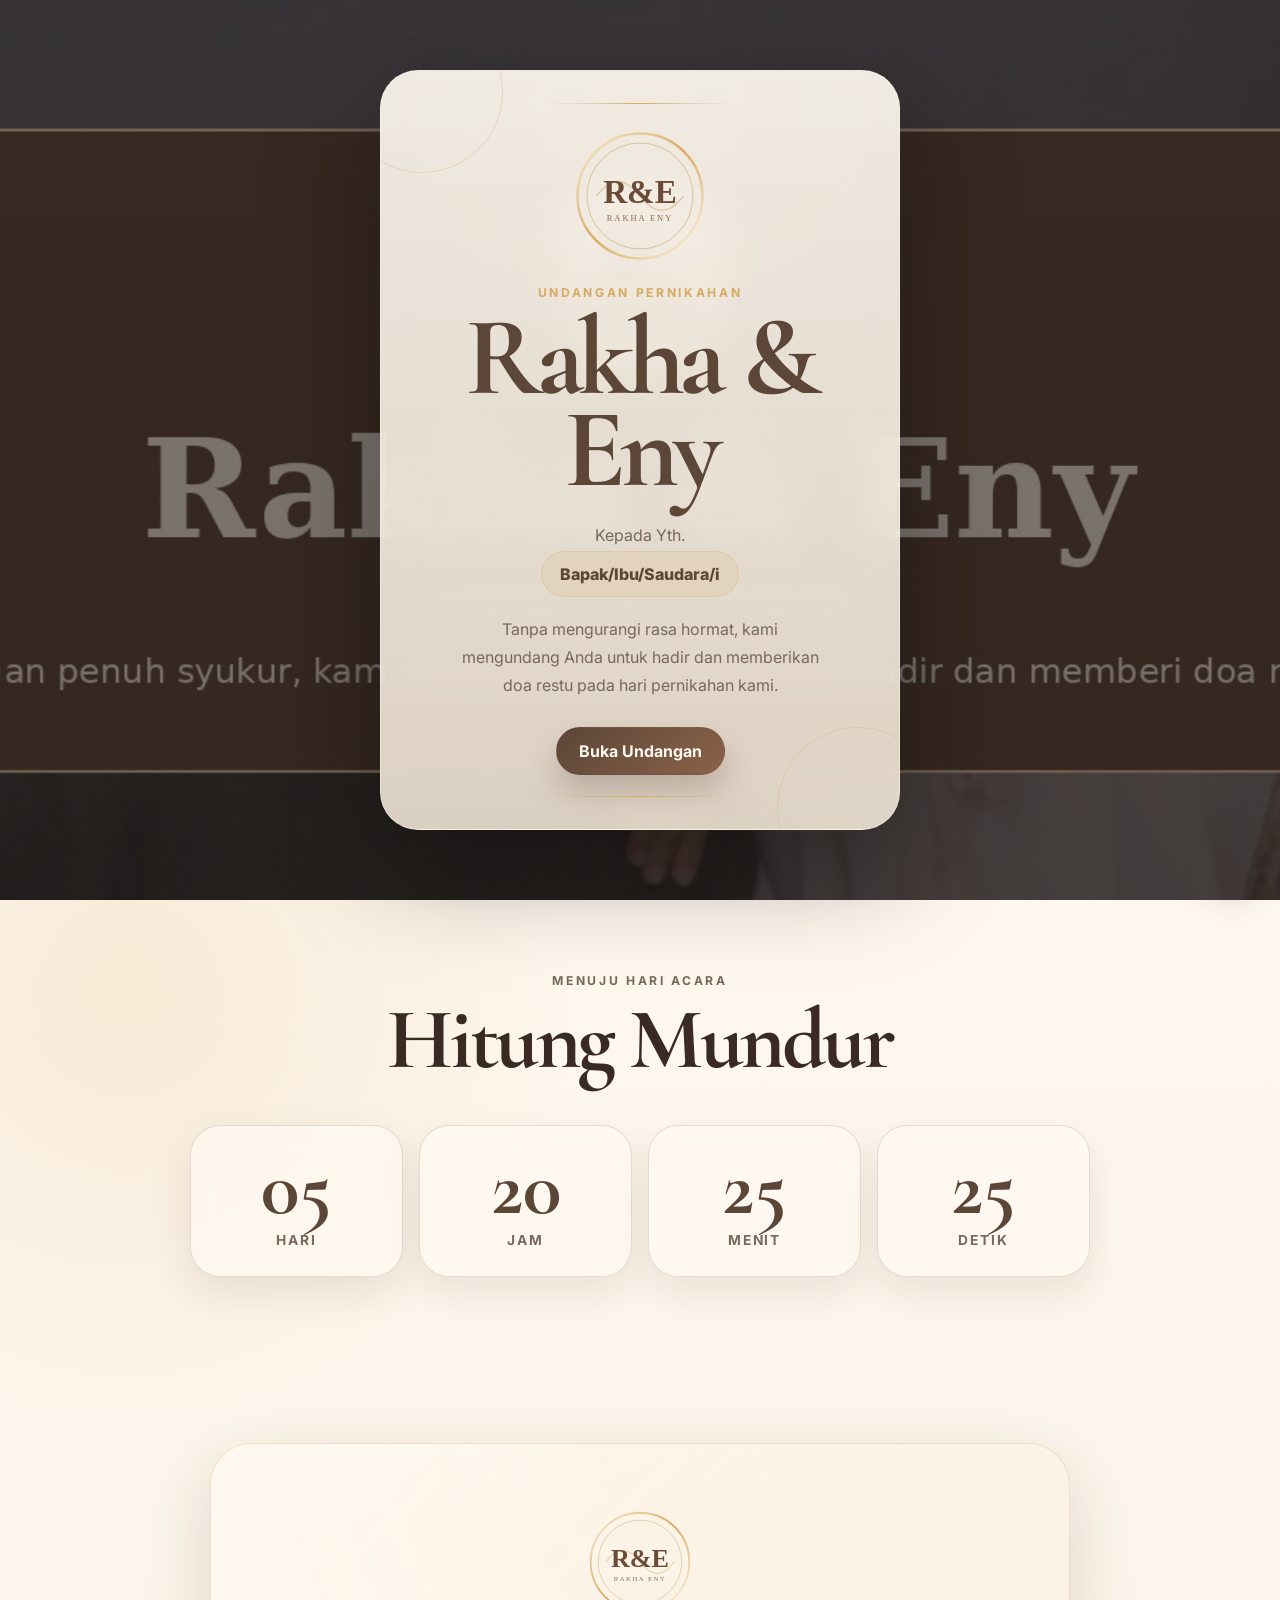
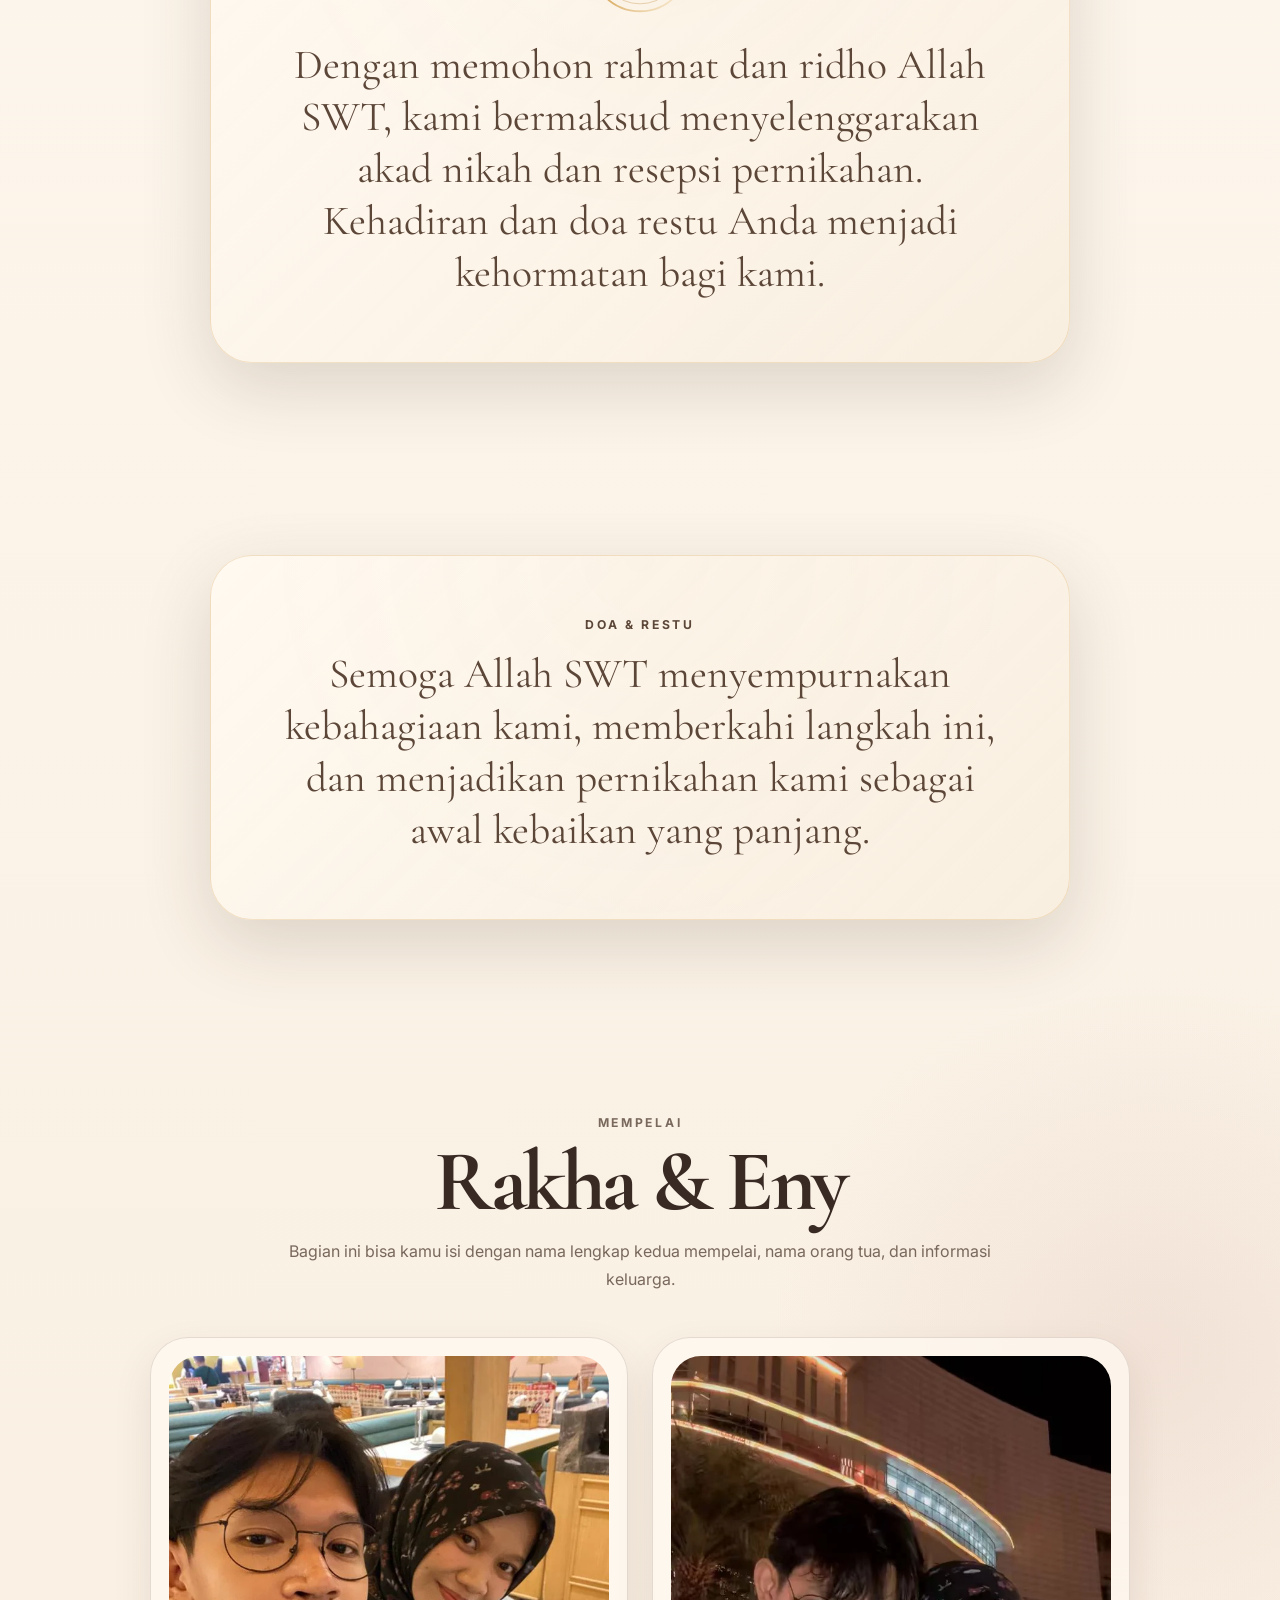
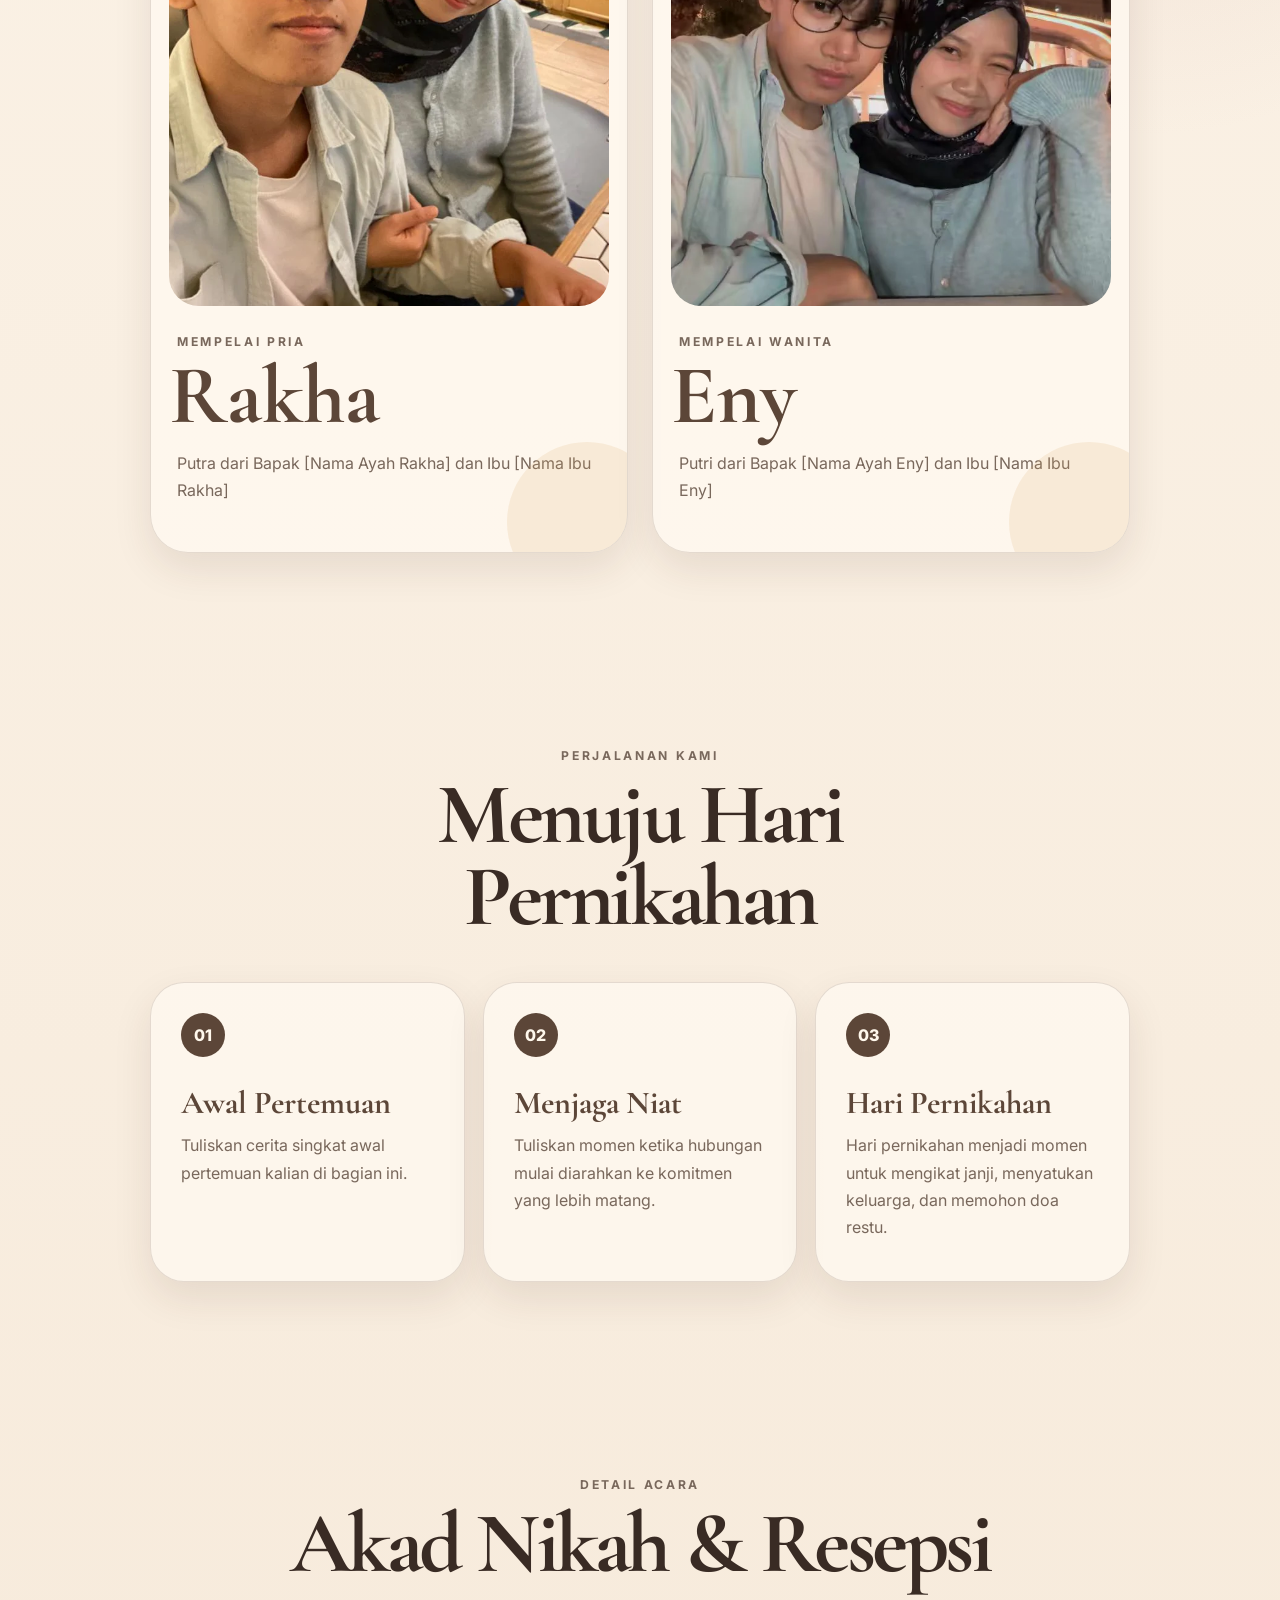
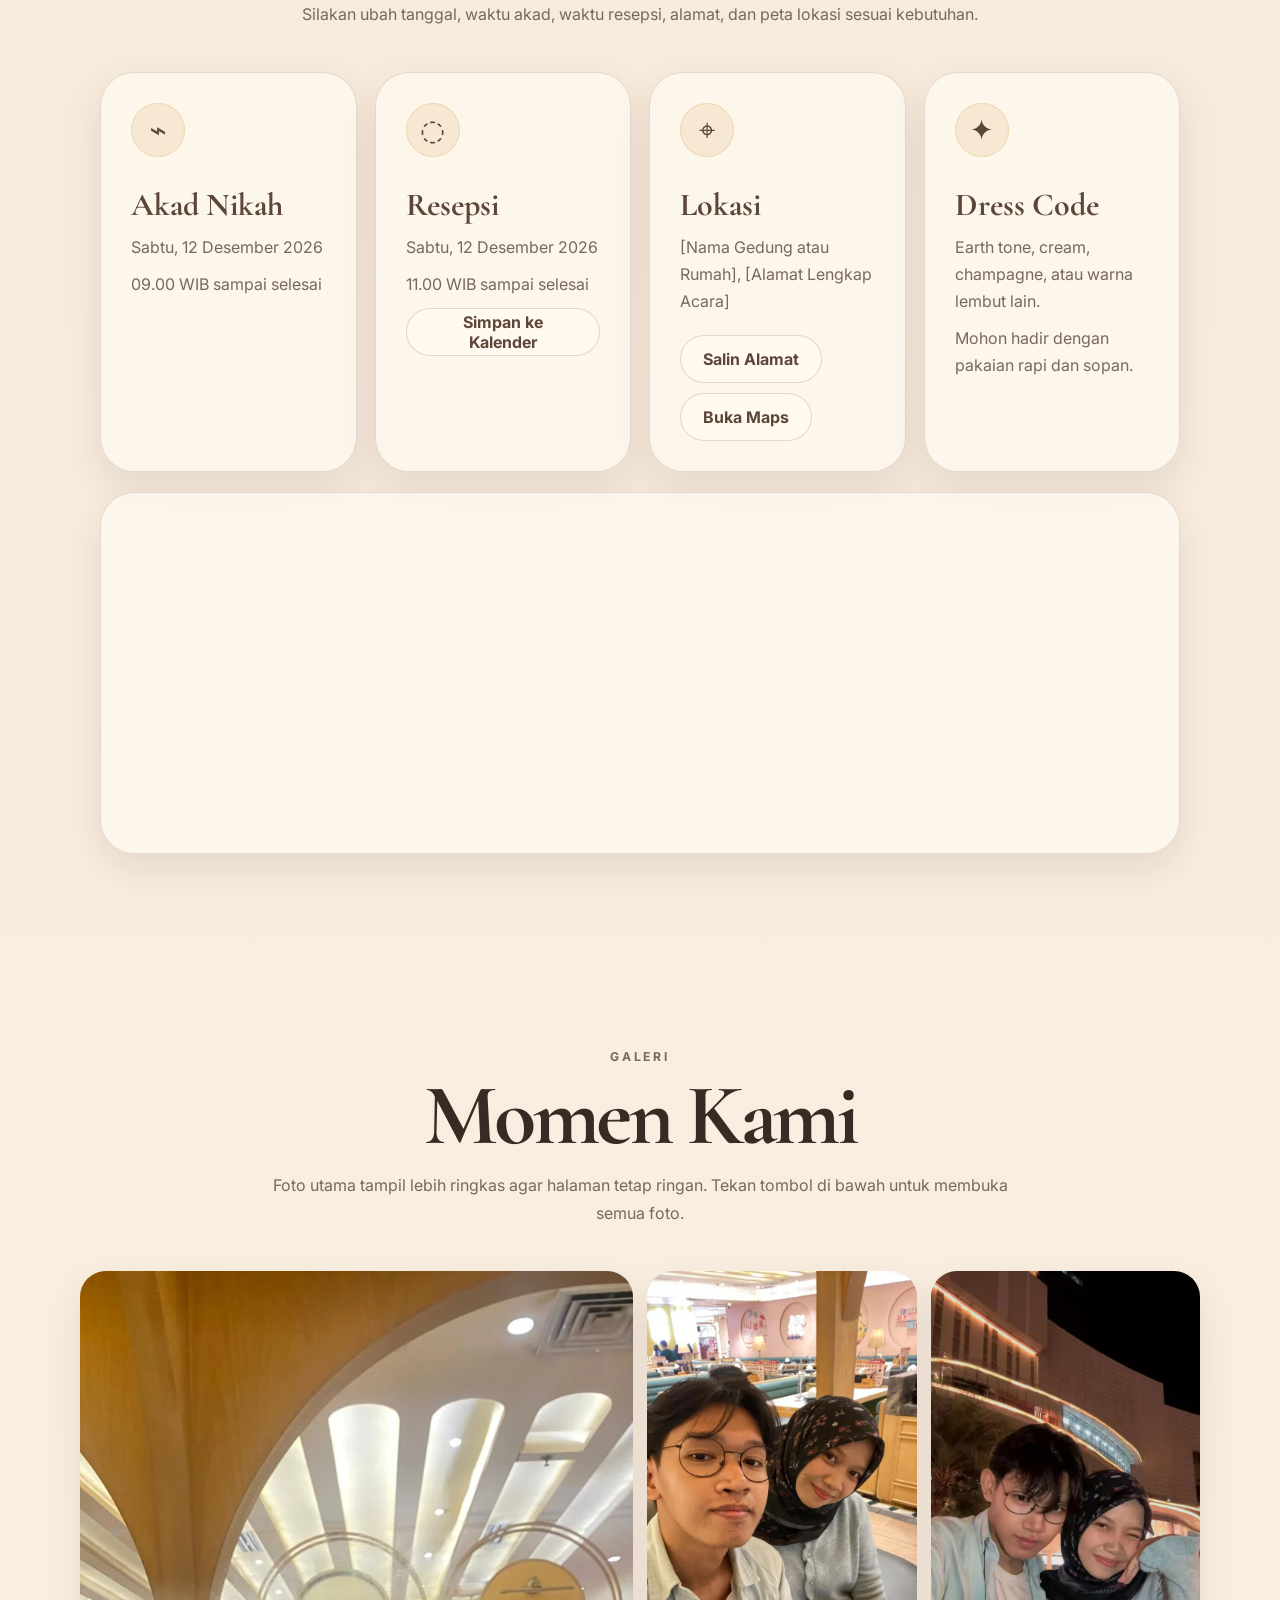
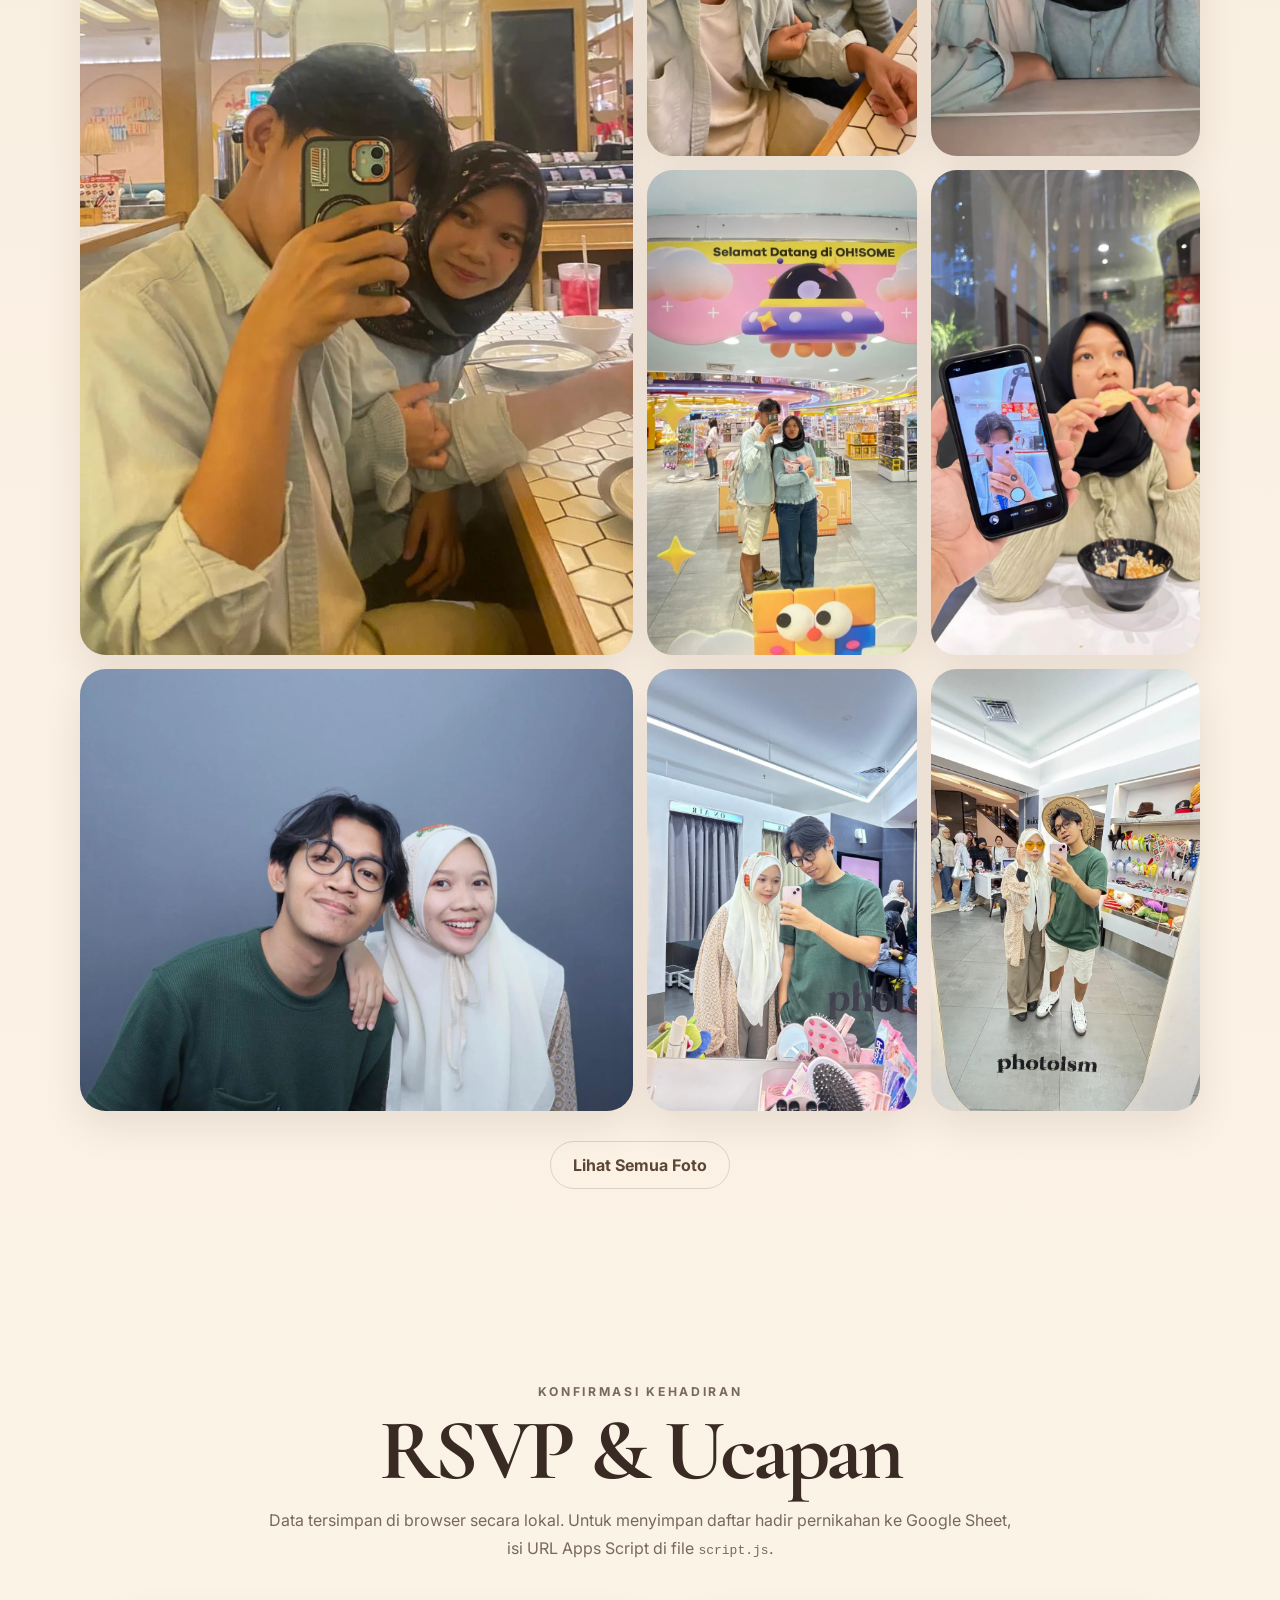
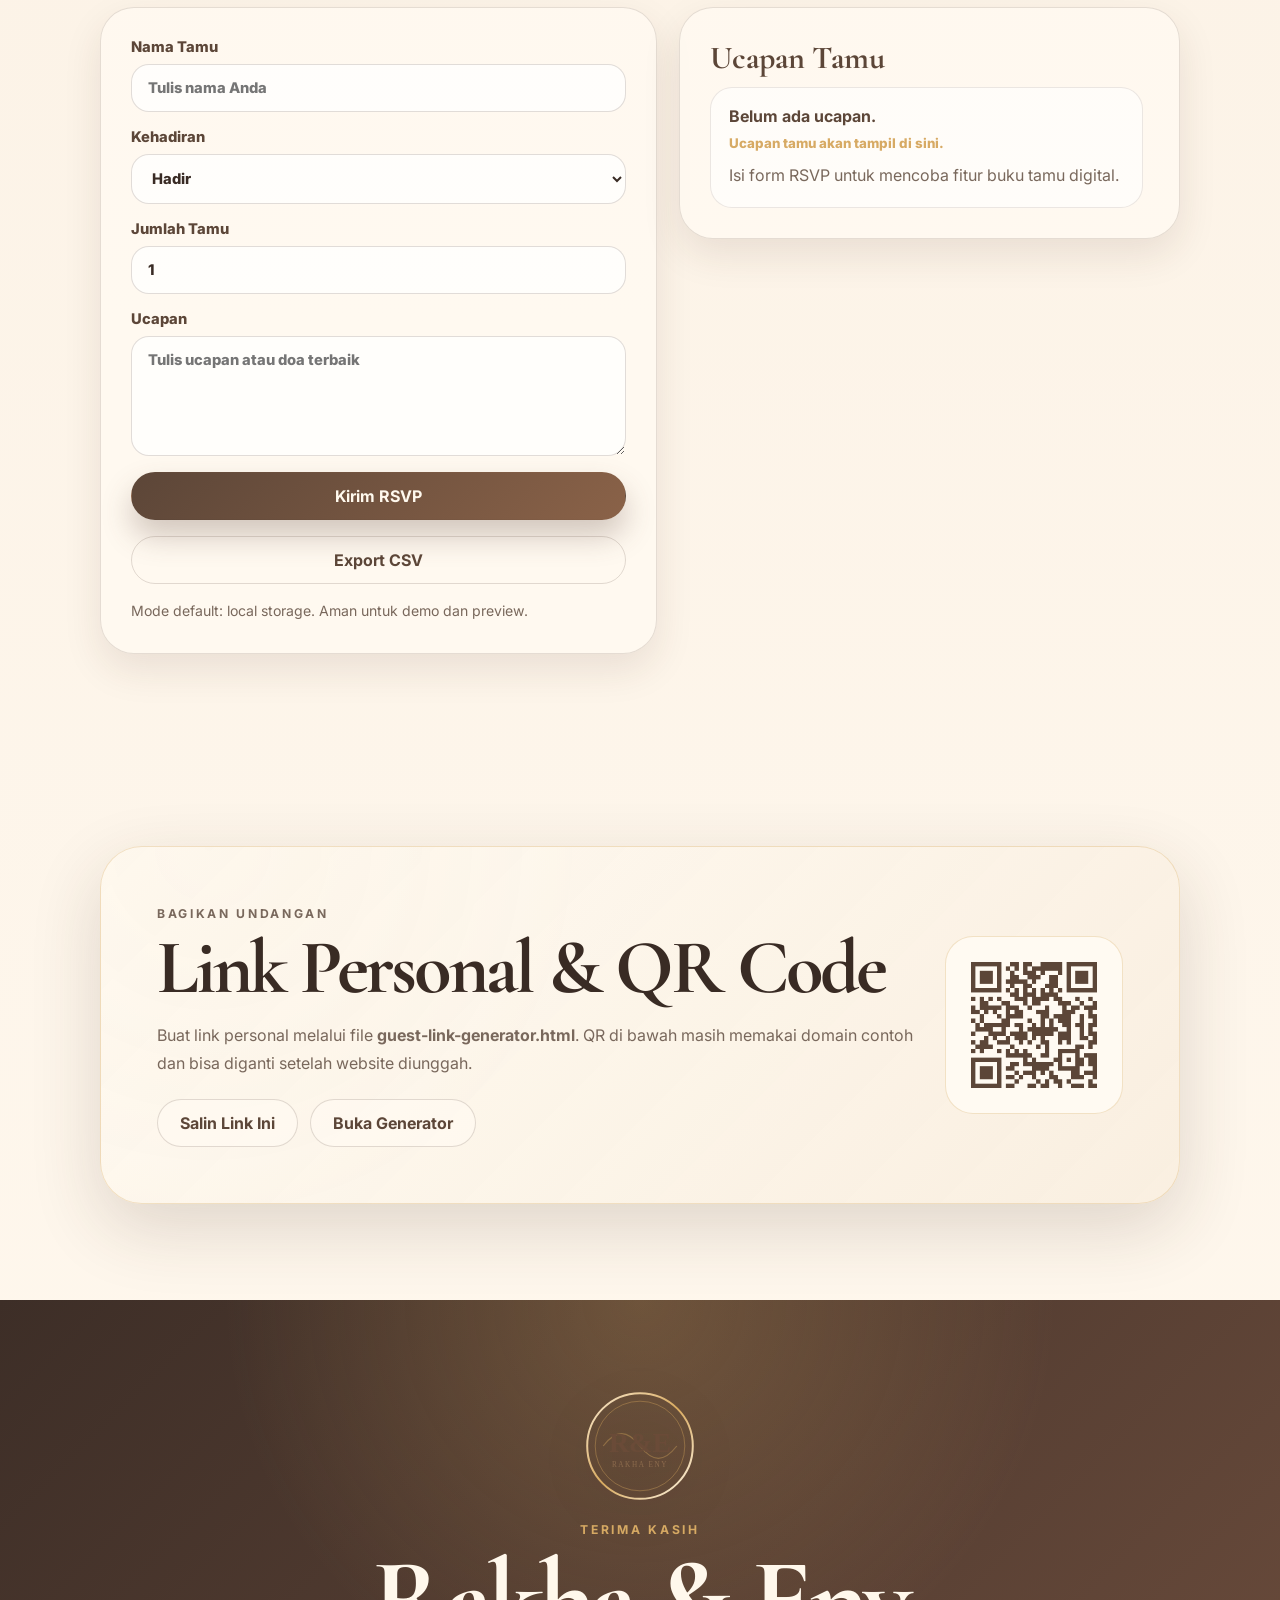
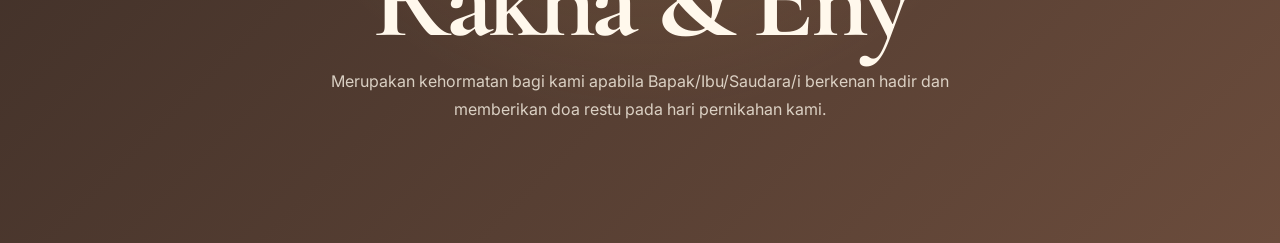
==== index.html @ 9296d080 "Update" ====
<!DOCTYPE html>
<html lang="id">
<head>
  <meta charset="UTF-8" />
  <meta name="viewport" content="width=device-width, initial-scale=1.0" />
  <title>Undangan Pernikahan Rakha & Eny</title>
  <meta name="description" content="Undangan pernikahan Rakha & Eny. Kehadiran dan doa restu Anda menjadi bagian berharga dari hari bahagia kami." />
  <meta name="theme-color" content="#5c4638" />

  <meta property="og:title" content="Undangan Pernikahan Rakha & Eny" />
  <meta property="og:description" content="Dengan penuh rasa syukur, kami mengundang Anda untuk hadir dalam acara pernikahan Rakha & Eny." />
  <meta property="og:image" content="assets/images/og-rakha-eny.jpg" />
  <meta property="og:type" content="website" />

  <link rel="icon" href="favicon.svg" type="image/svg+xml" />
  <link rel="preconnect" href="https://fonts.googleapis.com" />
  <link rel="preconnect" href="https://fonts.gstatic.com" crossorigin />
  <link href="https://fonts.googleapis.com/css2?family=Cormorant+Garamond:wght@500;600;700&family=Inter:wght@400;500;600;700&display=swap" rel="stylesheet" />
  <link rel="stylesheet" href="style.css" />
</head>
<body class="gate-open">
  <div class="grain-layer" aria-hidden="true"></div>

  <div class="invitation-gate" id="invitationGate" role="dialog" aria-modal="true" aria-label="Pembuka undangan">
    <div class="gate-card reveal-up">
      <div class="gate-ornament top"></div>
      <img src="assets/images/brand-mark.svg" alt="Logo Rakha dan Eny" class="gate-logo" />
      <p class="eyebrow">Undangan Pernikahan</p>
      <h1>Rakha & Eny</h1>
      <p class="gate-to">Kepada Yth.</p>
      <p class="guest-name" id="guestNameGate">Bapak/Ibu/Saudara/i</p>
      <p class="gate-note">Tanpa mengurangi rasa hormat, kami mengundang Anda untuk hadir dan memberikan doa restu pada hari pernikahan kami.</p>
      <button class="btn btn-primary" id="openInvitation" type="button">Buka Undangan</button>
      <div class="gate-ornament bottom"></div>
    </div>
  </div>

  <audio id="weddingMusic" preload="none" loop>
    <source src="assets/audio/music.mp3" type="audio/mpeg" />
  </audio>

  <button class="music-toggle" id="musicToggle" type="button" aria-label="Putar atau hentikan musik">
    <span class="music-icon">♪</span>
  </button>

  <header class="site-header" id="siteHeader">
    <a class="brand" href="#home" aria-label="Rakha dan Eny">
      <img src="assets/images/brand-mark.svg" alt="Logo R&E" />
      <span>Rakha & Eny</span>
    </a>
    <nav class="desktop-nav" aria-label="Navigasi utama">
      <a href="#home">Home</a>
      <a href="#couple">Profil</a>
      <a href="#event">Acara</a>
      <a href="#gallery">Galeri</a>
      <a href="#rsvp">RSVP</a>
    </nav>
    <a class="nav-cta" href="#rsvp">Konfirmasi</a>
  </header>

  <main>
    <section class="hero" id="home">
      <video class="hero-video" autoplay muted loop playsinline poster="assets/images/video-poster.jpg">
        <source src="assets/video/hero-video.mp4" type="video/mp4" />
      </video>
      <div class="hero-overlay"></div>
      <div class="hero-content reveal-up">
        <p class="eyebrow">The Wedding Invitation</p>
        <h2>Rakha & Eny</h2>
        <p class="hero-copy">Dengan penuh rasa syukur, kami mengundang Bapak/Ibu/Saudara/i untuk hadir dalam akad nikah dan resepsi pernikahan kami.</p>
        <div class="hero-date">
          <span>Sabtu</span>
          <strong>12 Desember 2026</strong>
          <span>09.00 WIB</span>
        </div>
        <div class="hero-actions">
          <a class="btn btn-primary" href="#event">Lihat Detail</a>
          <a class="btn btn-ghost" href="#gallery">Lihat Galeri</a>
        </div>
      </div>
      <div class="scroll-hint">Scroll</div>
    </section>

    <section class="countdown-section section-pad">
      <div class="section-heading reveal-up">
        <p class="eyebrow">Menuju Hari Acara</p>
        <h2>Hitung Mundur</h2>
      </div>
      <div class="countdown-grid reveal-up" id="countdown">
        <div><strong id="days">00</strong><span>Hari</span></div>
        <div><strong id="hours">00</strong><span>Jam</span></div>
        <div><strong id="minutes">00</strong><span>Menit</span></div>
        <div><strong id="seconds">00</strong><span>Detik</span></div>
      </div>
    </section>

    <section class="intro section-pad">
      <div class="intro-card reveal-up">
        <img src="assets/images/brand-mark.svg" alt="Logo Rakha dan Eny" />
        <p>Dengan memohon rahmat dan ridho Allah SWT, kami bermaksud menyelenggarakan akad nikah dan resepsi pernikahan. Kehadiran dan doa restu Anda menjadi kehormatan bagi kami.</p>
      </div>
    </section>

    <section class="wedding-prayer section-pad">
      <div class="intro-card reveal-up">
        <p class="eyebrow">Doa & Restu</p>
        <p>Semoga Allah SWT menyempurnakan kebahagiaan kami, memberkahi langkah ini, dan menjadikan pernikahan kami sebagai awal kebaikan yang panjang.</p>
      </div>
    </section>

    <section class="couple section-pad" id="couple">
      <div class="section-heading reveal-up">
        <p class="eyebrow">Mempelai</p>
        <h2>Rakha & Eny</h2>
        <p>Bagian ini bisa kamu isi dengan nama lengkap kedua mempelai, nama orang tua, dan informasi keluarga.</p>
      </div>
      <div class="couple-grid">
        <article class="profile-card reveal-up">
          <div class="profile-photo"><img src="assets/images/photo-02.webp" alt="Foto Rakha" /></div>
          <p class="eyebrow">Mempelai Pria</p>
          <h3>Rakha</h3>
          <p>Putra dari Bapak [Nama Ayah Rakha] dan Ibu [Nama Ibu Rakha]</p>
        </article>
        <article class="profile-card reveal-up delay-1">
          <div class="profile-photo"><img src="assets/images/photo-03.webp" alt="Foto Eny" /></div>
          <p class="eyebrow">Mempelai Wanita</p>
          <h3>Eny</h3>
          <p>Putri dari Bapak [Nama Ayah Eny] dan Ibu [Nama Ibu Eny]</p>
        </article>
      </div>
    </section>

    <section class="story section-pad" id="story">
      <div class="section-heading reveal-up">
        <p class="eyebrow">Perjalanan Kami</p>
        <h2>Menuju Hari Pernikahan</h2>
      </div>
      <div class="timeline reveal-up">
        <div class="timeline-item">
          <span>01</span>
          <h3>Awal Pertemuan</h3>
          <p>Tuliskan cerita singkat awal pertemuan kalian di bagian ini.</p>
        </div>
        <div class="timeline-item">
          <span>02</span>
          <h3>Menjaga Niat</h3>
          <p>Tuliskan momen ketika hubungan mulai diarahkan ke komitmen yang lebih matang.</p>
        </div>
        <div class="timeline-item">
          <span>03</span>
          <h3>Hari Pernikahan</h3>
          <p>Hari pernikahan menjadi momen untuk mengikat janji, menyatukan keluarga, dan memohon doa restu.</p>
        </div>
      </div>
    </section>

    <section class="event section-pad" id="event">
      <div class="section-heading reveal-up">
        <p class="eyebrow">Detail Acara</p>
        <h2>Akad Nikah & Resepsi</h2>
        <p>Silakan ubah tanggal, waktu akad, waktu resepsi, alamat, dan peta lokasi sesuai kebutuhan.</p>
      </div>
      <div class="event-layout wedding-event-layout">
        <div class="event-card reveal-up">
          <div class="event-icon">⌁</div>
          <h3>Akad Nikah</h3>
          <p>Sabtu, 12 Desember 2026</p>
          <p>09.00 WIB sampai selesai</p>
        </div>
        <div class="event-card reveal-up delay-1">
          <div class="event-icon">◌</div>
          <h3>Resepsi</h3>
          <p>Sabtu, 12 Desember 2026</p>
          <p>11.00 WIB sampai selesai</p>
          <button class="btn btn-soft" id="addCalendar" type="button">Simpan ke Kalender</button>
        </div>
        <div class="event-card reveal-up delay-2">
          <div class="event-icon">⌖</div>
          <h3>Lokasi</h3>
          <p id="addressText">[Nama Gedung atau Rumah], [Alamat Lengkap Acara]</p>
          <div class="event-actions">
            <button class="btn btn-soft" id="copyAddress" type="button">Salin Alamat</button>
            <a class="btn btn-soft" id="openMap" href="https://maps.google.com/?q=Jakarta" target="_blank" rel="noopener">Buka Maps</a>
          </div>
        </div>
        <div class="event-card reveal-up delay-2">
          <div class="event-icon">✦</div>
          <h3>Dress Code</h3>
          <p>Earth tone, cream, champagne, atau warna lembut lain.</p>
          <p>Mohon hadir dengan pakaian rapi dan sopan.</p>
        </div>
      </div>
      <div class="map-card reveal-up">
        <iframe title="Peta lokasi acara" src="https://www.google.com/maps?q=Jakarta&output=embed" loading="lazy" referrerpolicy="no-referrer-when-downgrade"></iframe>
      </div>
    </section>

    <section class="gallery section-pad" id="gallery">
      <div class="section-heading reveal-up">
        <p class="eyebrow">Galeri</p>
        <h2>Momen Kami</h2>
        <p>Foto utama tampil lebih ringkas agar halaman tetap ringan. Tekan tombol di bawah untuk membuka semua foto.</p>
      </div>
      <div class="gallery-grid" id="galleryGrid">
        <button class="gallery-item large reveal-up" data-full="assets/images/photo-01.webp"><img src="assets/images/photo-01.webp" alt="Galeri Rakha dan Eny 1" loading="lazy" /></button>
        <button class="gallery-item reveal-up" data-full="assets/images/photo-02.webp"><img src="assets/images/photo-02.webp" alt="Galeri Rakha dan Eny 2" loading="lazy" /></button>
        <button class="gallery-item reveal-up" data-full="assets/images/photo-03.webp"><img src="assets/images/photo-03.webp" alt="Galeri Rakha dan Eny 3" loading="lazy" /></button>
        <button class="gallery-item reveal-up" data-full="assets/images/photo-04.webp"><img src="assets/images/photo-04.webp" alt="Galeri Rakha dan Eny 4" loading="lazy" /></button>
        <button class="gallery-item reveal-up" data-full="assets/images/photo-05.webp"><img src="assets/images/photo-05.webp" alt="Galeri Rakha dan Eny 5" loading="lazy" /></button>
        <button class="gallery-item wide reveal-up" data-full="assets/images/photo-09.webp"><img src="assets/images/photo-09.webp" alt="Galeri Rakha dan Eny 6" loading="lazy" /></button>
        <button class="gallery-item reveal-up" data-full="assets/images/photo-10.webp"><img src="assets/images/photo-10.webp" alt="Galeri Rakha dan Eny 7" loading="lazy" /></button>
        <button class="gallery-item reveal-up" data-full="assets/images/photo-11.webp"><img src="assets/images/photo-11.webp" alt="Galeri Rakha dan Eny 8" loading="lazy" /></button>
        <button class="gallery-item hidden-photo" data-full="assets/images/photo-06.webp"><img src="assets/images/photo-06.webp" alt="Galeri Rakha dan Eny 9" loading="lazy" /></button>
        <button class="gallery-item hidden-photo" data-full="assets/images/photo-07.webp"><img src="assets/images/photo-07.webp" alt="Galeri Rakha dan Eny 10" loading="lazy" /></button>
        <button class="gallery-item hidden-photo" data-full="assets/images/photo-08.webp"><img src="assets/images/photo-08.webp" alt="Galeri Rakha dan Eny 11" loading="lazy" /></button>
        <button class="gallery-item hidden-photo" data-full="assets/images/photo-12.webp"><img src="assets/images/photo-12.webp" alt="Galeri Rakha dan Eny 12" loading="lazy" /></button>
        <button class="gallery-item hidden-photo" data-full="assets/images/photo-13.webp"><img src="assets/images/photo-13.webp" alt="Galeri Rakha dan Eny 13" loading="lazy" /></button>
        <button class="gallery-item hidden-photo" data-full="assets/images/photo-14.webp"><img src="assets/images/photo-14.webp" alt="Galeri Rakha dan Eny 14" loading="lazy" /></button>
        <button class="gallery-item hidden-photo" data-full="assets/images/photo-15.webp"><img src="assets/images/photo-15.webp" alt="Galeri Rakha dan Eny 15" loading="lazy" /></button>
        <button class="gallery-item hidden-photo" data-full="assets/images/photo-16.webp"><img src="assets/images/photo-16.webp" alt="Galeri Rakha dan Eny 16" loading="lazy" /></button>
        <button class="gallery-item hidden-photo" data-full="assets/images/photo-17.webp"><img src="assets/images/photo-17.webp" alt="Galeri Rakha dan Eny 17" loading="lazy" /></button>
        <button class="gallery-item hidden-photo" data-full="assets/images/photo-18.webp"><img src="assets/images/photo-18.webp" alt="Galeri Rakha dan Eny 18" loading="lazy" /></button>
        <button class="gallery-item hidden-photo" data-full="assets/images/photo-19.webp"><img src="assets/images/photo-19.webp" alt="Galeri Rakha dan Eny 19" loading="lazy" /></button>
        <button class="gallery-item hidden-photo" data-full="assets/images/photo-20.webp"><img src="assets/images/photo-20.webp" alt="Galeri Rakha dan Eny 20" loading="lazy" /></button>
      </div>
      <div class="center-action reveal-up">
        <button class="btn btn-outline" id="toggleGallery" type="button">Lihat Semua Foto</button>
      </div>
    </section>

    <section class="rsvp section-pad" id="rsvp">
      <div class="section-heading reveal-up">
        <p class="eyebrow">Konfirmasi Kehadiran</p>
        <h2>RSVP & Ucapan</h2>
        <p>Data tersimpan di browser secara lokal. Untuk menyimpan daftar hadir pernikahan ke Google Sheet, isi URL Apps Script di file <code>script.js</code>.</p>
      </div>
      <div class="rsvp-layout">
        <form class="rsvp-form reveal-up" id="rsvpForm">
          <label>
            Nama Tamu
            <input type="text" name="name" id="rsvpName" placeholder="Tulis nama Anda" required />
          </label>
          <label>
            Kehadiran
            <select name="attendance" required>
              <option value="Hadir">Hadir</option>
              <option value="Belum Pasti">Belum Pasti</option>
              <option value="Tidak Hadir">Tidak Hadir</option>
            </select>
          </label>
          <label>
            Jumlah Tamu
            <input type="number" name="guests" min="1" max="10" value="1" required />
          </label>
          <label>
            Ucapan
            <textarea name="message" rows="5" placeholder="Tulis ucapan atau doa terbaik"></textarea>
          </label>
          <button class="btn btn-primary" type="submit">Kirim RSVP</button>
          <button class="btn btn-outline" type="button" id="exportCsv">Export CSV</button>
          <p class="form-note" id="formNote">Mode default: local storage. Aman untuk demo dan preview.</p>
        </form>
        <div class="wish-panel reveal-up delay-1">
          <h3>Ucapan Tamu</h3>
          <div class="wish-list" id="wishList"></div>
        </div>
      </div>
    </section>

    <section class="share section-pad" id="share">
      <div class="share-card reveal-up">
        <div>
          <p class="eyebrow">Bagikan Undangan</p>
          <h2>Link Personal & QR Code</h2>
          <p>Buat link personal melalui file <strong>guest-link-generator.html</strong>. QR di bawah masih memakai domain contoh dan bisa diganti setelah website diunggah.</p>
          <div class="share-actions">
            <button class="btn btn-soft" id="copyCurrentLink" type="button">Salin Link Ini</button>
            <a class="btn btn-soft" href="guest-link-generator.html">Buka Generator</a>
          </div>
        </div>
        <img src="assets/images/qr-undangan.png" alt="QR Code undangan Rakha dan Eny" class="qr-image" />
      </div>
    </section>
  </main>

  <footer class="footer">
    <img src="assets/images/brand-mark.svg" alt="Logo Rakha dan Eny" />
    <p class="eyebrow">Terima Kasih</p>
    <h2>Rakha & Eny</h2>
    <p>Merupakan kehormatan bagi kami apabila Bapak/Ibu/Saudara/i berkenan hadir dan memberikan doa restu pada hari pernikahan kami.</p>
  </footer>

  <nav class="mobile-bottom-nav" aria-label="Navigasi mobile">
    <a href="#home"><span>⌂</span>Home</a>
    <a href="#event"><span>⌖</span>Acara</a>
    <a href="#gallery"><span>▧</span>Galeri</a>
    <a href="#rsvp"><span>✉</span>RSVP</a>
  </nav>

  <div class="lightbox" id="lightbox" aria-hidden="true">
    <button class="lightbox-close" id="lightboxClose" type="button" aria-label="Tutup galeri">×</button>
    <img id="lightboxImage" alt="Foto galeri Rakha dan Eny" />
  </div>

  <div class="toast" id="toast" role="status" aria-live="polite"></div>

  <script src="script.js"></script>
</body>
</html>
---- style.css ----
:root {
  --bg: #fffaf2;
  --paper: #fff7ec;
  --paper-2: #f8eddd;
  --ink: #392b24;
  --muted: #79685c;
  --brown: #5c4638;
  --brown-2: #7b5b47;
  --gold: #d7aa64;
  --gold-2: #f3d79f;
  --rose: #cfa39b;
  --line: rgba(92, 70, 56, 0.16);
  --shadow: 0 24px 70px rgba(64, 43, 29, 0.16);
  --soft-shadow: 0 16px 38px rgba(64, 43, 29, 0.10);
  --serif: "Cormorant Garamond", Georgia, serif;
  --sans: "Inter", system-ui, -apple-system, BlinkMacSystemFont, "Segoe UI", sans-serif;
}

* {
  box-sizing: border-box;
}

html {
  scroll-behavior: smooth;
}

body {
  margin: 0;
  font-family: var(--sans);
  color: var(--ink);
  background:
    radial-gradient(circle at 10% 10%, rgba(215, 170, 100, 0.17), transparent 28rem),
    radial-gradient(circle at 90% 30%, rgba(207, 163, 155, 0.20), transparent 24rem),
    linear-gradient(180deg, #fffaf2 0%, #f7ebdc 50%, #fff8ee 100%);
  min-height: 100vh;
  overflow-x: hidden;
}

body.gate-open {
  overflow: hidden;
}

img, video {
  max-width: 100%;
  display: block;
}

a {
  color: inherit;
  text-decoration: none;
}

button, input, textarea, select {
  font: inherit;
}

button {
  cursor: pointer;
}

.grain-layer {
  position: fixed;
  inset: 0;
  pointer-events: none;
  z-index: 5000;
  opacity: 0.28;
  background-image:
    linear-gradient(rgba(255, 255, 255, .04) 1px, transparent 1px),
    linear-gradient(90deg, rgba(255, 255, 255, .04) 1px, transparent 1px);
  background-size: 38px 38px;
  mix-blend-mode: soft-light;
}

.section-pad {
  padding: 96px 24px;
}

.section-heading {
  width: min(760px, 100%);
  margin: 0 auto 44px;
  text-align: center;
}

.section-heading h2,
.hero-content h2,
.footer h2,
.share-card h2 {
  font-family: var(--serif);
  font-weight: 700;
  line-height: 0.95;
  letter-spacing: -0.04em;
}

.section-heading h2 {
  margin: 8px 0 14px;
  font-size: clamp(2.6rem, 7vw, 5.4rem);
}

.section-heading p {
  margin: 0;
  color: var(--muted);
  line-height: 1.75;
}

.eyebrow {
  margin: 0;
  font-size: 0.76rem;
  font-weight: 700;
  letter-spacing: 0.22em;
  color: var(--gold);
  text-transform: uppercase;
}

.btn {
  display: inline-flex;
  align-items: center;
  justify-content: center;
  gap: 8px;
  min-height: 48px;
  padding: 0 22px;
  border-radius: 999px;
  border: 1px solid transparent;
  font-weight: 700;
  transition: transform 220ms ease, box-shadow 220ms ease, background 220ms ease, color 220ms ease, border-color 220ms ease;
}

.btn:hover {
  transform: translateY(-2px);
}

.btn-primary {
  color: #fff9ee;
  background: linear-gradient(135deg, #5c4638, #8a6248);
  box-shadow: 0 16px 30px rgba(92, 70, 56, 0.28);
}

.btn-primary:hover {
  box-shadow: 0 22px 38px rgba(92, 70, 56, 0.34);
}

.btn-ghost {
  color: #fff8ec;
  border-color: rgba(255, 248, 236, 0.42);
  background: rgba(255, 255, 255, 0.10);
  backdrop-filter: blur(10px);
}

.btn-soft,
.btn-outline {
  color: var(--brown);
  background: rgba(255, 250, 242, 0.72);
  border-color: rgba(92, 70, 56, 0.18);
}

.btn-outline {
  background: transparent;
}

.btn-soft:hover,
.btn-outline:hover {
  border-color: rgba(215, 170, 100, 0.78);
  box-shadow: var(--soft-shadow);
}

.invitation-gate {
  position: fixed;
  inset: 0;
  z-index: 6000;
  display: grid;
  place-items: center;
  padding: 24px;
  background:
    linear-gradient(rgba(35, 25, 21, 0.58), rgba(35, 25, 21, 0.62)),
    url("assets/images/og-rakha-eny.jpg") center/cover no-repeat;
  transition: opacity 600ms ease, visibility 600ms ease;
}

.invitation-gate.hide {
  opacity: 0;
  visibility: hidden;
}

.gate-card {
  position: relative;
  width: min(520px, 100%);
  min-height: 640px;
  padding: 54px 42px;
  text-align: center;
  overflow: hidden;
  border-radius: 38px;
  border: 1px solid rgba(255, 248, 236, 0.55);
  background:
    linear-gradient(180deg, rgba(255, 250, 242, 0.92), rgba(248, 237, 221, 0.86)),
    radial-gradient(circle at 50% 0%, rgba(215, 170, 100, 0.18), transparent 18rem);
  box-shadow: 0 40px 110px rgba(0, 0, 0, 0.34);
  backdrop-filter: blur(18px);
}

.gate-card::before,
.gate-card::after {
  content: "";
  position: absolute;
  width: 160px;
  height: 160px;
  border: 1px solid rgba(215, 170, 100, 0.32);
  border-radius: 50%;
}

.gate-card::before {
  top: -60px;
  left: -40px;
}

.gate-card::after {
  right: -40px;
  bottom: -60px;
}

.gate-logo {
  width: 142px;
  margin: 0 auto 18px;
}

.gate-card h1 {
  margin: 12px 0 8px;
  font-family: var(--serif);
  font-size: clamp(4.4rem, 17vw, 7rem);
  line-height: 0.82;
  letter-spacing: -0.05em;
  color: var(--brown);
}

.gate-to {
  margin: 30px 0 6px;
  color: var(--muted);
}

.guest-name {
  margin: 0 auto 18px;
  padding: 12px 18px;
  width: fit-content;
  max-width: 100%;
  border-radius: 999px;
  color: var(--brown);
  font-weight: 800;
  background: rgba(215, 170, 100, 0.14);
  border: 1px solid rgba(215, 170, 100, 0.26);
}

.gate-note {
  margin: 0 auto 28px;
  max-width: 360px;
  color: var(--muted);
  line-height: 1.75;
}

.gate-ornament {
  position: absolute;
  left: 50%;
  width: 180px;
  height: 1px;
  background: linear-gradient(90deg, transparent, var(--gold), transparent);
  transform: translateX(-50%);
}

.gate-ornament.top { top: 32px; }
.gate-ornament.bottom { bottom: 32px; }

.site-header {
  position: fixed;
  top: 18px;
  left: 50%;
  z-index: 1000;
  width: min(1120px, calc(100% - 32px));
  display: flex;
  align-items: center;
  justify-content: space-between;
  padding: 10px 12px;
  border: 1px solid rgba(255, 248, 236, 0.28);
  border-radius: 999px;
  background: rgba(55, 40, 32, 0.30);
  color: #fff8ec;
  backdrop-filter: blur(18px);
  transform: translateX(-50%);
  transition: background 240ms ease, border-color 240ms ease, box-shadow 240ms ease;
}

.site-header.scrolled {
  background: rgba(255, 250, 242, 0.92);
  color: var(--brown);
  border-color: rgba(92, 70, 56, 0.12);
  box-shadow: var(--soft-shadow);
}

.brand {
  display: inline-flex;
  align-items: center;
  gap: 10px;
  font-weight: 800;
}

.brand img {
  width: 38px;
  height: 38px;
}

.desktop-nav {
  display: flex;
  align-items: center;
  gap: 4px;
}

.desktop-nav a {
  padding: 10px 14px;
  border-radius: 999px;
  font-size: 0.9rem;
  font-weight: 700;
  opacity: 0.9;
}

.desktop-nav a:hover {
  background: rgba(255, 255, 255, 0.16);
}

.site-header.scrolled .desktop-nav a:hover {
  background: rgba(92, 70, 56, 0.08);
}

.nav-cta {
  padding: 10px 16px;
  border-radius: 999px;
  color: var(--brown);
  background: #fff8ec;
  font-size: 0.88rem;
  font-weight: 800;
}

.site-header.scrolled .nav-cta {
  color: #fff8ec;
  background: var(--brown);
}

.hero {
  position: relative;
  min-height: 100svh;
  display: grid;
  place-items: center;
  overflow: hidden;
  color: #fff8ec;
  text-align: center;
}

.hero-video,
.hero-overlay {
  position: absolute;
  inset: 0;
  width: 100%;
  height: 100%;
}

.hero-video {
  object-fit: cover;
}

.hero-overlay {
  background:
    radial-gradient(circle at 50% 30%, rgba(215, 170, 100, 0.12), transparent 22rem),
    linear-gradient(180deg, rgba(22, 17, 15, 0.25), rgba(24, 16, 13, 0.72)),
    linear-gradient(90deg, rgba(22, 17, 15, 0.42), transparent 50%, rgba(22, 17, 15, 0.42));
}

.hero-content {
  position: relative;
  z-index: 2;
  width: min(820px, calc(100% - 32px));
  padding: 144px 0 94px;
}

.hero-content h2 {
  margin: 14px 0 18px;
  font-size: clamp(5rem, 15vw, 10.5rem);
  text-shadow: 0 20px 50px rgba(0, 0, 0, 0.22);
}

.hero-copy {
  width: min(620px, 100%);
  margin: 0 auto 26px;
  color: rgba(255, 248, 236, 0.9);
  font-size: clamp(1rem, 2.4vw, 1.22rem);
  line-height: 1.75;
}

.hero-date {
  display: inline-flex;
  align-items: center;
  justify-content: center;
  gap: 18px;
  padding: 12px 16px;
  margin-bottom: 30px;
  border: 1px solid rgba(255, 248, 236, 0.36);
  border-radius: 999px;
  background: rgba(255, 255, 255, 0.12);
  backdrop-filter: blur(14px);
}

.hero-date strong {
  font-family: var(--serif);
  font-size: 1.42rem;
  color: var(--gold-2);
}

.hero-actions {
  display: flex;
  justify-content: center;
  gap: 14px;
  flex-wrap: wrap;
}

.scroll-hint {
  position: absolute;
  bottom: 34px;
  left: 50%;
  z-index: 2;
  font-size: 0.75rem;
  letter-spacing: 0.22em;
  text-transform: uppercase;
  transform: translateX(-50%);
  opacity: 0.74;
}

.countdown-section {
  padding-top: 70px;
  padding-bottom: 70px;
}

.countdown-grid {
  width: min(900px, 100%);
  margin: 0 auto;
  display: grid;
  grid-template-columns: repeat(4, 1fr);
  gap: 16px;
}

.countdown-grid div {
  padding: 28px 14px;
  text-align: center;
  border: 1px solid var(--line);
  border-radius: 30px;
  background: rgba(255, 250, 242, 0.68);
  box-shadow: var(--soft-shadow);
  backdrop-filter: blur(12px);
}

.countdown-grid strong {
  display: block;
  font-family: var(--serif);
  font-size: clamp(2.6rem, 7vw, 5rem);
  line-height: 0.85;
  color: var(--brown);
}

.countdown-grid span {
  display: block;
  margin-top: 10px;
  color: var(--muted);
  font-size: 0.86rem;
  font-weight: 700;
  letter-spacing: 0.14em;
  text-transform: uppercase;
}

.intro-card {
  width: min(860px, 100%);
  margin: 0 auto;
  padding: clamp(32px, 5vw, 62px);
  text-align: center;
  border: 1px solid rgba(215, 170, 100, 0.30);
  border-radius: 42px;
  background:
    linear-gradient(135deg, rgba(255, 250, 242, 0.82), rgba(248, 237, 221, 0.72)),
    radial-gradient(circle at 50% 0%, rgba(215, 170, 100, 0.14), transparent 24rem);
  box-shadow: var(--shadow);
}

.intro-card img {
  width: 112px;
  margin: 0 auto 22px;
}

.intro-card p {
  margin: 0;
  font-family: var(--serif);
  font-size: clamp(1.6rem, 4vw, 2.6rem);
  line-height: 1.25;
  color: var(--brown);
}

.couple-grid {
  width: min(980px, 100%);
  margin: 0 auto;
  display: grid;
  grid-template-columns: repeat(2, 1fr);
  gap: 24px;
}

.profile-card {
  position: relative;
  padding: 18px 18px 32px;
  border: 1px solid var(--line);
  border-radius: 38px;
  background: rgba(255, 250, 242, 0.72);
  box-shadow: var(--soft-shadow);
  overflow: hidden;
}

.profile-card::after {
  content: "";
  position: absolute;
  inset: auto -40px -50px auto;
  width: 160px;
  height: 160px;
  border-radius: 50%;
  background: rgba(215, 170, 100, 0.16);
}

.profile-photo {
  aspect-ratio: 4 / 5;
  border-radius: 30px;
  overflow: hidden;
  margin-bottom: 26px;
  background: #ead9c2;
}

.profile-photo img {
  width: 100%;
  height: 100%;
  object-fit: cover;
}

.profile-card h3 {
  position: relative;
  margin: 6px 0 8px;
  font-family: var(--serif);
  font-size: clamp(2.8rem, 7vw, 5.2rem);
  line-height: 0.9;
  color: var(--brown);
}

.profile-card p {
  position: relative;
  margin-left: 8px;
  margin-right: 8px;
  color: var(--muted);
  line-height: 1.7;
}

.timeline {
  width: min(980px, 100%);
  margin: 0 auto;
  display: grid;
  grid-template-columns: repeat(3, 1fr);
  gap: 18px;
}

.timeline-item {
  padding: 30px;
  min-height: 260px;
  border: 1px solid var(--line);
  border-radius: 34px;
  background: rgba(255, 250, 242, 0.72);
  box-shadow: var(--soft-shadow);
}

.timeline-item span {
  display: inline-grid;
  place-items: center;
  width: 44px;
  height: 44px;
  margin-bottom: 26px;
  border-radius: 50%;
  color: #fff8ec;
  background: var(--brown);
  font-weight: 800;
}

.timeline-item h3,
.event-card h3,
.wish-panel h3 {
  margin: 0 0 10px;
  font-family: var(--serif);
  font-size: 2rem;
  color: var(--brown);
}

.timeline-item p,
.event-card p {
  margin: 0 0 10px;
  color: var(--muted);
  line-height: 1.7;
}

.event-layout {
  width: min(1080px, 100%);
  margin: 0 auto;
  display: grid;
  grid-template-columns: repeat(3, 1fr);
  gap: 18px;
}

.event-card {
  padding: 30px;
  min-height: 260px;
  border: 1px solid var(--line);
  border-radius: 34px;
  background: rgba(255, 250, 242, 0.72);
  box-shadow: var(--soft-shadow);
}

.event-icon {
  width: 54px;
  height: 54px;
  display: grid;
  place-items: center;
  margin-bottom: 28px;
  border-radius: 50%;
  color: var(--brown);
  background: rgba(215, 170, 100, 0.18);
  border: 1px solid rgba(215, 170, 100, 0.32);
  font-size: 1.8rem;
}

.event-actions {
  display: flex;
  gap: 10px;
  flex-wrap: wrap;
  margin-top: 20px;
}

.map-card {
  width: min(1080px, 100%);
  margin: 20px auto 0;
  border: 1px solid var(--line);
  border-radius: 34px;
  overflow: hidden;
  background: rgba(255, 250, 242, 0.72);
  box-shadow: var(--soft-shadow);
}

.map-card iframe {
  width: 100%;
  height: 360px;
  border: 0;
  display: block;
  filter: sepia(0.20) saturate(0.88);
}

.gallery-grid {
  width: min(1120px, 100%);
  margin: 0 auto;
  display: grid;
  grid-template-columns: repeat(4, 1fr);
  grid-auto-flow: dense;
  gap: 14px;
}

.gallery-item {
  position: relative;
  min-height: 260px;
  padding: 0;
  overflow: hidden;
  border: 0;
  border-radius: 26px;
  background: #ead9c2;
  box-shadow: var(--soft-shadow);
}

.gallery-item::after {
  content: "Lihat Foto";
  position: absolute;
  inset: auto 14px 14px 14px;
  padding: 10px 12px;
  border-radius: 999px;
  color: #fff8ec;
  background: rgba(36, 25, 20, 0.42);
  opacity: 0;
  transform: translateY(10px);
  transition: opacity 240ms ease, transform 240ms ease;
  backdrop-filter: blur(10px);
  font-weight: 800;
}

.gallery-item:hover::after {
  opacity: 1;
  transform: translateY(0);
}

.gallery-item img {
  width: 100%;
  height: 100%;
  object-fit: cover;
  transition: transform 500ms ease, filter 500ms ease;
}

.gallery-item:hover img {
  transform: scale(1.05);
  filter: saturate(1.04) contrast(1.03);
}

.gallery-item.large {
  grid-column: span 2;
  grid-row: span 2;
  min-height: 536px;
}

.gallery-item.wide {
  grid-column: span 2;
}

.hidden-photo {
  display: none;
}

.gallery-grid.show-all .hidden-photo {
  display: block;
}

.center-action {
  margin-top: 30px;
  text-align: center;
}

.rsvp-layout {
  width: min(1080px, 100%);
  margin: 0 auto;
  display: grid;
  grid-template-columns: 1fr 0.9fr;
  gap: 22px;
  align-items: start;
}

.rsvp-form,
.wish-panel {
  padding: 30px;
  border: 1px solid var(--line);
  border-radius: 34px;
  background: rgba(255, 250, 242, 0.76);
  box-shadow: var(--soft-shadow);
}

.rsvp-form {
  display: grid;
  gap: 16px;
}

.rsvp-form label {
  display: grid;
  gap: 8px;
  color: var(--brown);
  font-size: 0.92rem;
  font-weight: 800;
}

.rsvp-form input,
.rsvp-form textarea,
.rsvp-form select {
  width: 100%;
  padding: 14px 16px;
  border: 1px solid rgba(92, 70, 56, 0.18);
  border-radius: 18px;
  color: var(--ink);
  background: rgba(255, 255, 255, 0.74);
  outline: none;
  transition: border-color 180ms ease, box-shadow 180ms ease;
}

.rsvp-form input:focus,
.rsvp-form textarea:focus,
.rsvp-form select:focus {
  border-color: rgba(215, 170, 100, 0.82);
  box-shadow: 0 0 0 4px rgba(215, 170, 100, 0.14);
}

.form-note {
  margin: 0;
  color: var(--muted);
  font-size: 0.88rem;
  line-height: 1.6;
}

.wish-panel {
  max-height: 660px;
  overflow: hidden;
}

.wish-list {
  display: grid;
  gap: 12px;
  max-height: 550px;
  overflow: auto;
  padding-right: 6px;
}

.wish-card {
  padding: 18px;
  border: 1px solid rgba(92, 70, 56, 0.12);
  border-radius: 22px;
  background: rgba(255, 255, 255, 0.58);
}

.wish-card strong {
  display: block;
  color: var(--brown);
  margin-bottom: 6px;
}

.wish-card small {
  color: var(--gold);
  font-weight: 800;
}

.wish-card p {
  margin: 10px 0 0;
  color: var(--muted);
  line-height: 1.65;
}

.share-card {
  width: min(1080px, 100%);
  margin: 0 auto;
  display: grid;
  grid-template-columns: 1fr auto;
  gap: 26px;
  align-items: center;
  padding: clamp(28px, 5vw, 56px);
  border: 1px solid rgba(215, 170, 100, 0.32);
  border-radius: 42px;
  background:
    linear-gradient(135deg, rgba(255, 250, 242, 0.84), rgba(248, 237, 221, 0.78)),
    radial-gradient(circle at 10% 0%, rgba(215, 170, 100, 0.18), transparent 24rem);
  box-shadow: var(--shadow);
}

.share-card h2 {
  margin: 8px 0 14px;
  font-size: clamp(2.8rem, 6vw, 5rem);
}

.share-card p {
  color: var(--muted);
  line-height: 1.75;
}

.share-actions {
  display: flex;
  gap: 12px;
  flex-wrap: wrap;
  margin-top: 22px;
}

.qr-image {
  width: 178px;
  padding: 12px;
  border-radius: 28px;
  background: #fffaf2;
  border: 1px solid rgba(215, 170, 100, 0.32);
}

.footer {
  padding: 86px 24px 120px;
  text-align: center;
  color: #fff8ec;
  background:
    radial-gradient(circle at 50% 0%, rgba(215, 170, 100, 0.24), transparent 26rem),
    linear-gradient(135deg, #3d2e27, #6b4c3c);
}

.footer img {
  width: 120px;
  margin: 0 auto 16px;
  filter: drop-shadow(0 12px 26px rgba(0, 0, 0, 0.22));
}

.footer h2 {
  margin: 10px 0 14px;
  font-size: clamp(3.4rem, 10vw, 7rem);
}

.footer p:not(.eyebrow) {
  width: min(620px, 100%);
  margin: 0 auto;
  color: rgba(255, 248, 236, 0.78);
  line-height: 1.75;
}

.mobile-bottom-nav {
  position: fixed;
  left: 12px;
  right: 12px;
  bottom: 12px;
  z-index: 1000;
  display: none;
  grid-template-columns: repeat(4, 1fr);
  gap: 4px;
  padding: 8px;
  border-radius: 26px;
  background: rgba(255, 250, 242, 0.92);
  border: 1px solid rgba(92, 70, 56, 0.12);
  box-shadow: 0 18px 44px rgba(64, 43, 29, 0.22);
  backdrop-filter: blur(16px);
}

.mobile-bottom-nav a {
  display: grid;
  place-items: center;
  gap: 3px;
  padding: 8px 4px;
  border-radius: 18px;
  color: var(--brown);
  font-size: 0.72rem;
  font-weight: 800;
}

.mobile-bottom-nav a:hover {
  background: rgba(215, 170, 100, 0.18);
}

.mobile-bottom-nav span {
  font-size: 1.04rem;
}

.music-toggle {
  position: fixed;
  right: 22px;
  bottom: 22px;
  z-index: 1100;
  width: 54px;
  height: 54px;
  display: grid;
  place-items: center;
  border: 1px solid rgba(215, 170, 100, 0.38);
  border-radius: 50%;
  color: #fff8ec;
  background: rgba(92, 70, 56, 0.88);
  box-shadow: 0 16px 34px rgba(64, 43, 29, 0.24);
  backdrop-filter: blur(12px);
}

.music-toggle.is-playing .music-icon {
  animation: spin 5s linear infinite;
}

.music-icon {
  display: block;
  font-size: 1.2rem;
  font-weight: 900;
}

.lightbox {
  position: fixed;
  inset: 0;
  z-index: 4000;
  display: grid;
  place-items: center;
  padding: 24px;
  background: rgba(22, 17, 15, 0.86);
  opacity: 0;
  visibility: hidden;
  transition: opacity 220ms ease, visibility 220ms ease;
}

.lightbox.show {
  opacity: 1;
  visibility: visible;
}

.lightbox img {
  max-width: min(960px, 96vw);
  max-height: 88vh;
  object-fit: contain;
  border-radius: 24px;
  box-shadow: 0 30px 90px rgba(0, 0, 0, 0.44);
}

.lightbox-close {
  position: fixed;
  top: 22px;
  right: 22px;
  width: 48px;
  height: 48px;
  border: 1px solid rgba(255, 248, 236, 0.24);
  border-radius: 50%;
  color: #fff8ec;
  background: rgba(255, 255, 255, 0.10);
  font-size: 2rem;
}

.toast {
  position: fixed;
  left: 50%;
  bottom: 96px;
  z-index: 7000;
  max-width: min(480px, calc(100% - 32px));
  padding: 14px 18px;
  border-radius: 18px;
  color: #fff8ec;
  background: rgba(57, 43, 36, 0.92);
  box-shadow: var(--shadow);
  transform: translate(-50%, 18px);
  opacity: 0;
  visibility: hidden;
  transition: opacity 220ms ease, transform 220ms ease, visibility 220ms ease;
}

.toast.show {
  opacity: 1;
  visibility: visible;
  transform: translate(-50%, 0);
}

.reveal-up {
  opacity: 0;
  transform: translateY(28px);
  transition: opacity 700ms ease, transform 700ms ease;
}

.reveal-up.in-view {
  opacity: 1;
  transform: translateY(0);
}

.delay-1 { transition-delay: 90ms; }
.delay-2 { transition-delay: 180ms; }

@keyframes spin {
  to { transform: rotate(360deg); }
}

@media (max-width: 980px) {
  .desktop-nav,
  .nav-cta {
    display: none;
  }

  .site-header {
    top: 12px;
    width: calc(100% - 24px);
  }

  .event-layout,
  .timeline,
  .rsvp-layout {
    grid-template-columns: 1fr;
  }

  .gallery-grid {
    grid-template-columns: repeat(2, 1fr);
  }

  .gallery-item.large,
  .gallery-item.wide {
    grid-column: span 2;
  }

  .share-card {
    grid-template-columns: 1fr;
    text-align: center;
  }

  .qr-image {
    margin: 0 auto;
  }
}

@media (max-width: 720px) {
  .section-pad {
    padding: 76px 16px;
  }

  .gate-card {
    min-height: auto;
    padding: 42px 24px;
    border-radius: 30px;
  }

  .gate-logo {
    width: 118px;
  }

  .hero-content {
    padding: 132px 0 120px;
  }

  .hero-content h2 {
    font-size: clamp(4rem, 22vw, 7rem);
  }

  .hero-date {
    flex-direction: column;
    gap: 6px;
    border-radius: 28px;
    padding: 14px 20px;
  }

  .countdown-grid {
    grid-template-columns: repeat(2, 1fr);
    gap: 12px;
  }

  .countdown-grid div {
    padding: 22px 10px;
    border-radius: 24px;
  }

  .couple-grid {
    grid-template-columns: 1fr;
  }

  .profile-card,
  .timeline-item,
  .event-card,
  .rsvp-form,
  .wish-panel {
    border-radius: 28px;
  }

  .gallery-grid {
    gap: 10px;
  }

  .gallery-item {
    min-height: 210px;
    border-radius: 22px;
  }

  .gallery-item.large {
    min-height: 430px;
  }

  .map-card iframe {
    height: 300px;
  }

  .mobile-bottom-nav {
    display: grid;
  }

  .music-toggle {
    right: 18px;
    bottom: 92px;
  }

  .footer {
    padding-bottom: 148px;
  }
}

@media (max-width: 460px) {
  .brand span {
    font-size: 0.92rem;
  }

  .hero-actions,
  .event-actions,
  .share-actions {
    flex-direction: column;
  }

  .btn {
    width: 100%;
  }

  .intro-card p {
    font-size: 1.48rem;
  }

  .gallery-grid {
    grid-template-columns: 1fr;
  }

  .gallery-item.large,
  .gallery-item.wide {
    grid-column: auto;
    min-height: 380px;
  }

  .countdown-grid strong {
    font-size: 2.8rem;
  }
}

/* Wedding edition refinements */
.wedding-event-layout {
  grid-template-columns: repeat(4, 1fr);
}

.intro-card .eyebrow {
  margin-bottom: 16px;
  font-family: var(--sans);
  font-size: 0.76rem;
  line-height: 1.2;
}

.wedding-prayer .intro-card p:not(.eyebrow) {
  width: min(760px, 100%);
  margin: 0 auto;
}

@media (max-width: 1120px) {
  .wedding-event-layout {
    grid-template-columns: repeat(2, 1fr);
  }
}

@media (max-width: 720px) {
  .wedding-event-layout {
    grid-template-columns: 1fr;
  }
}
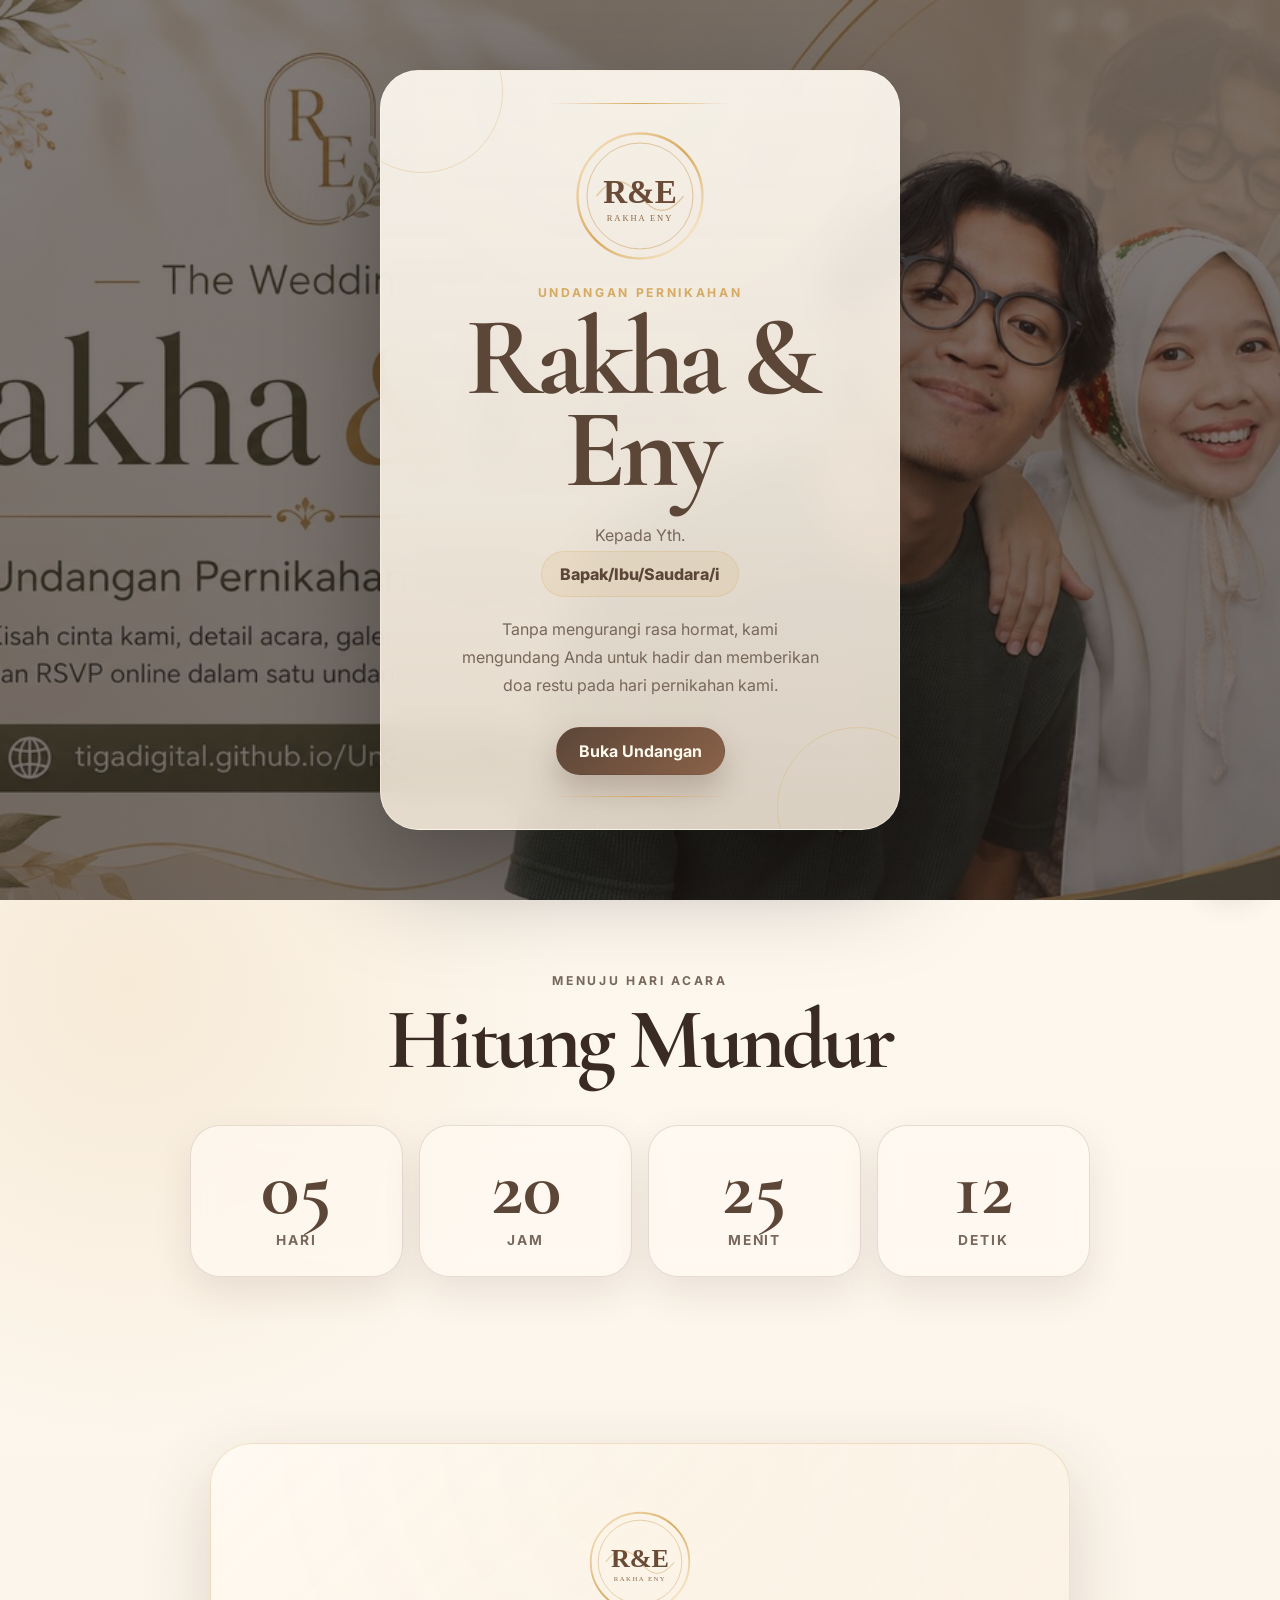
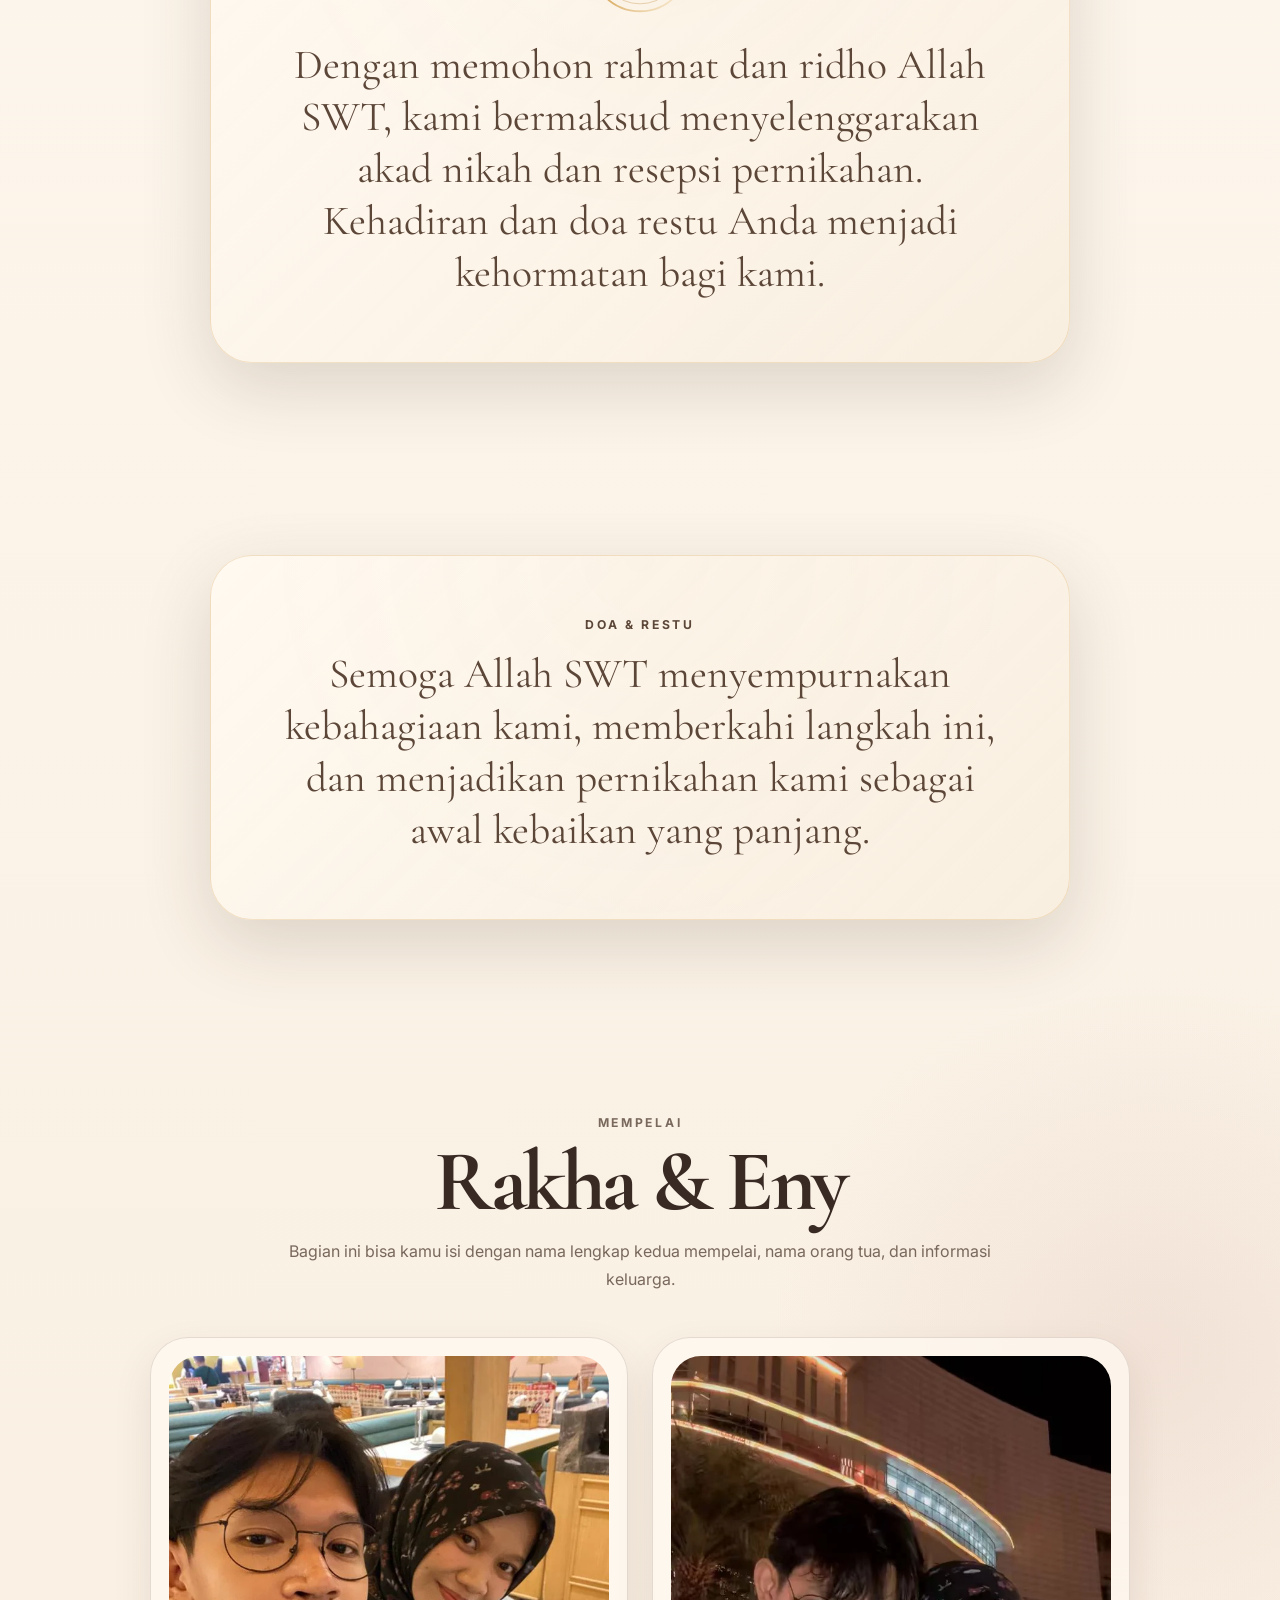
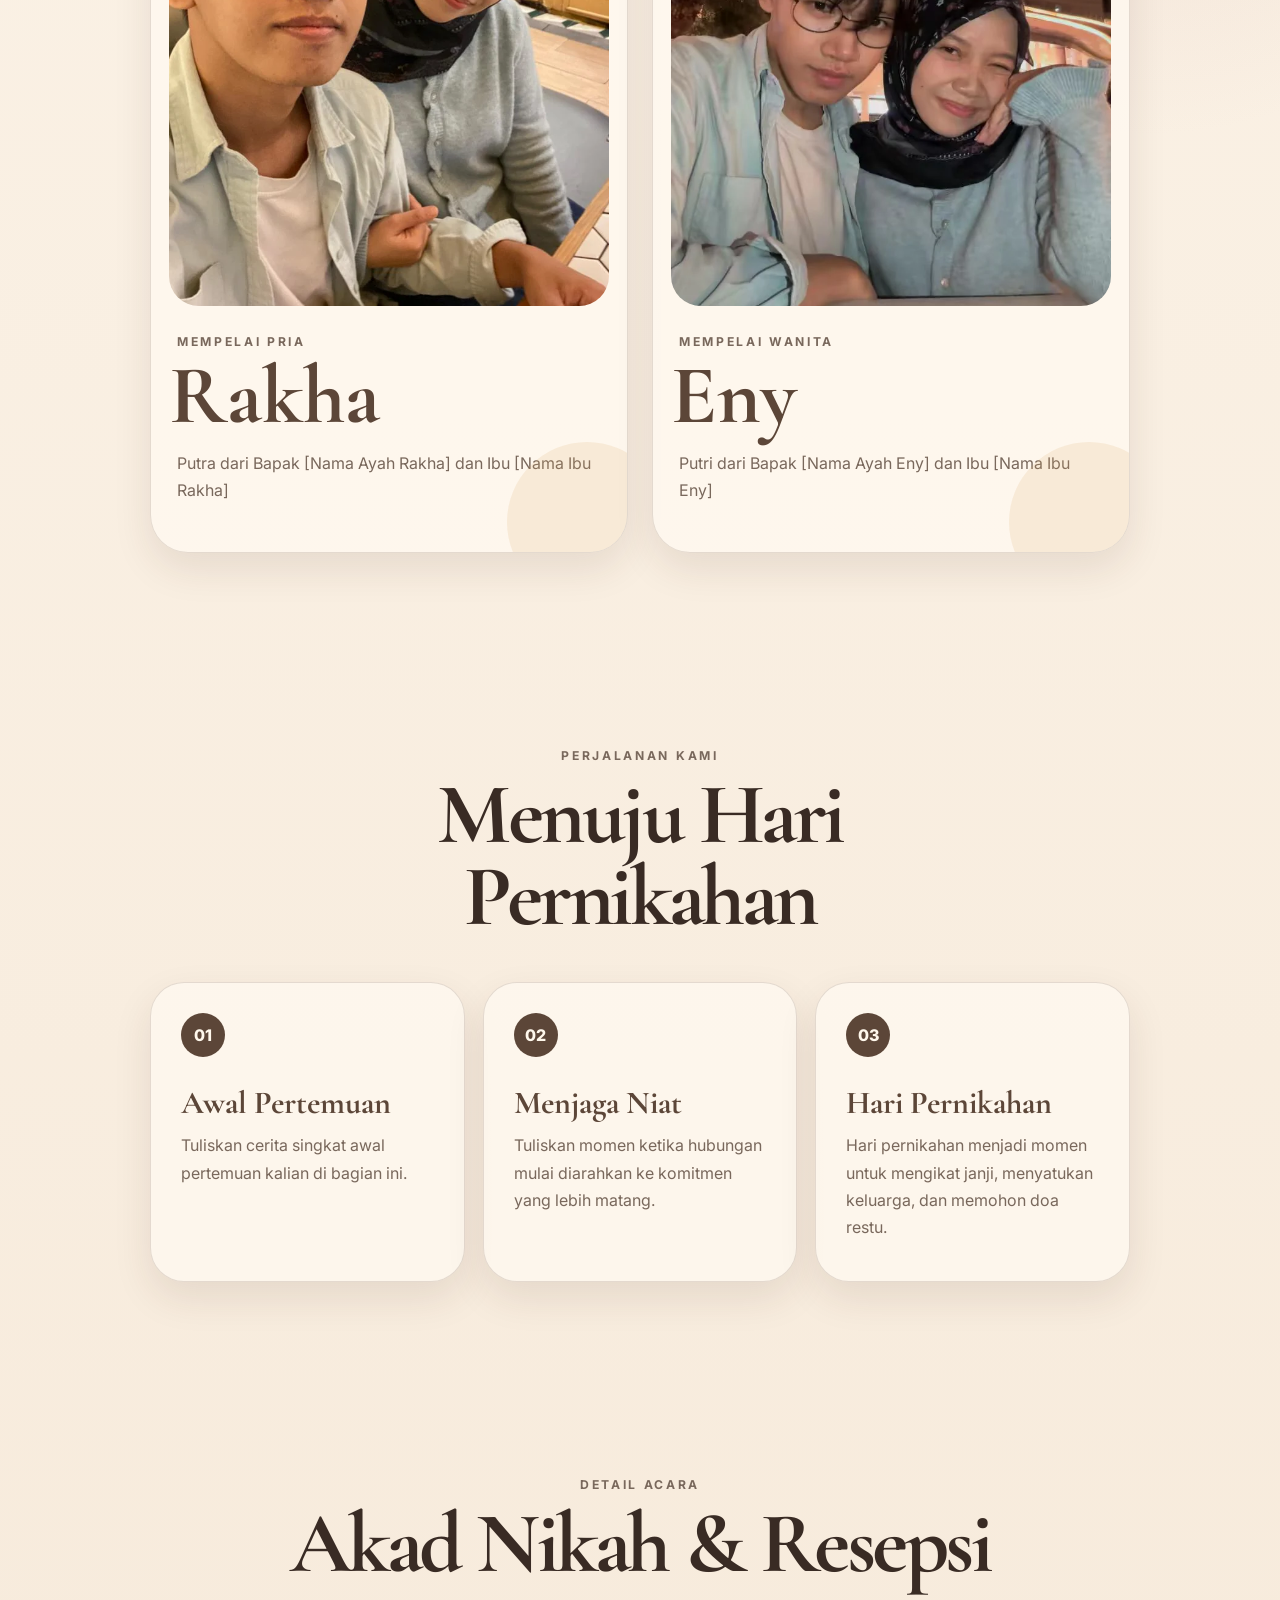
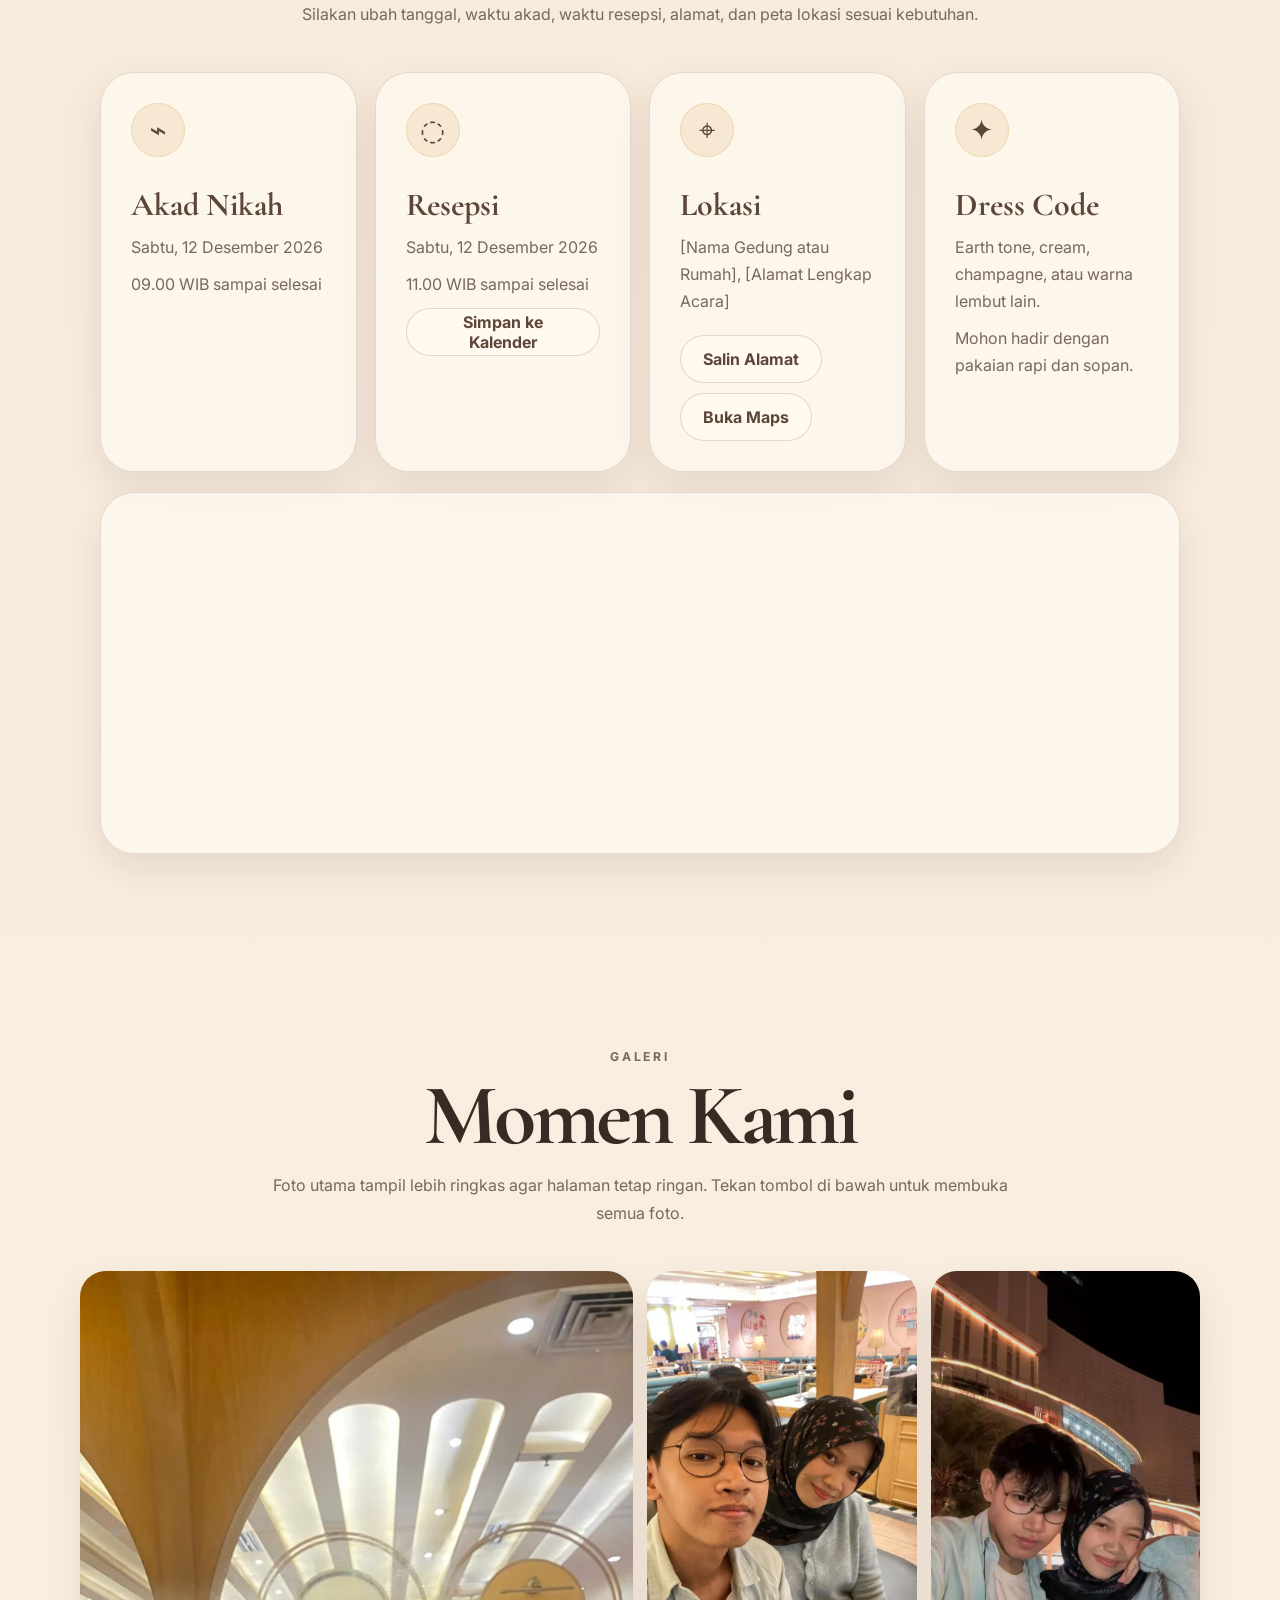
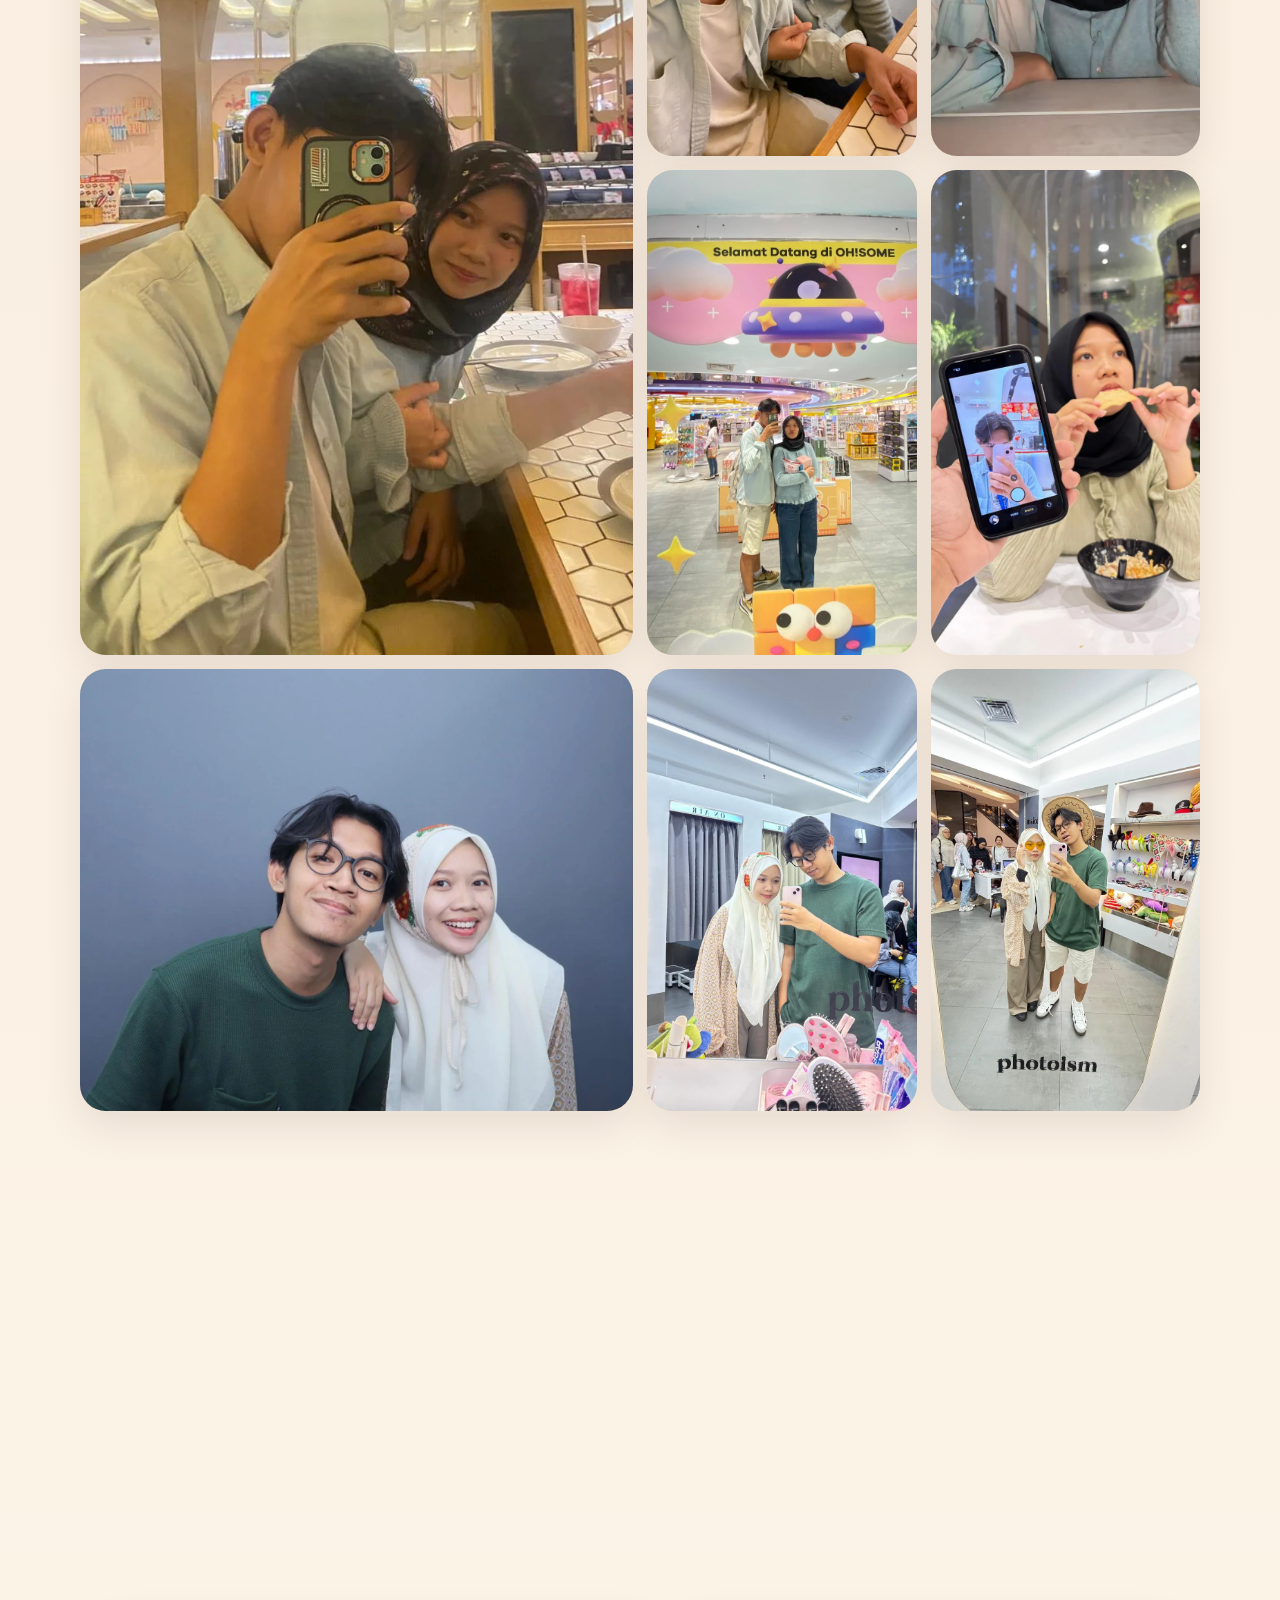
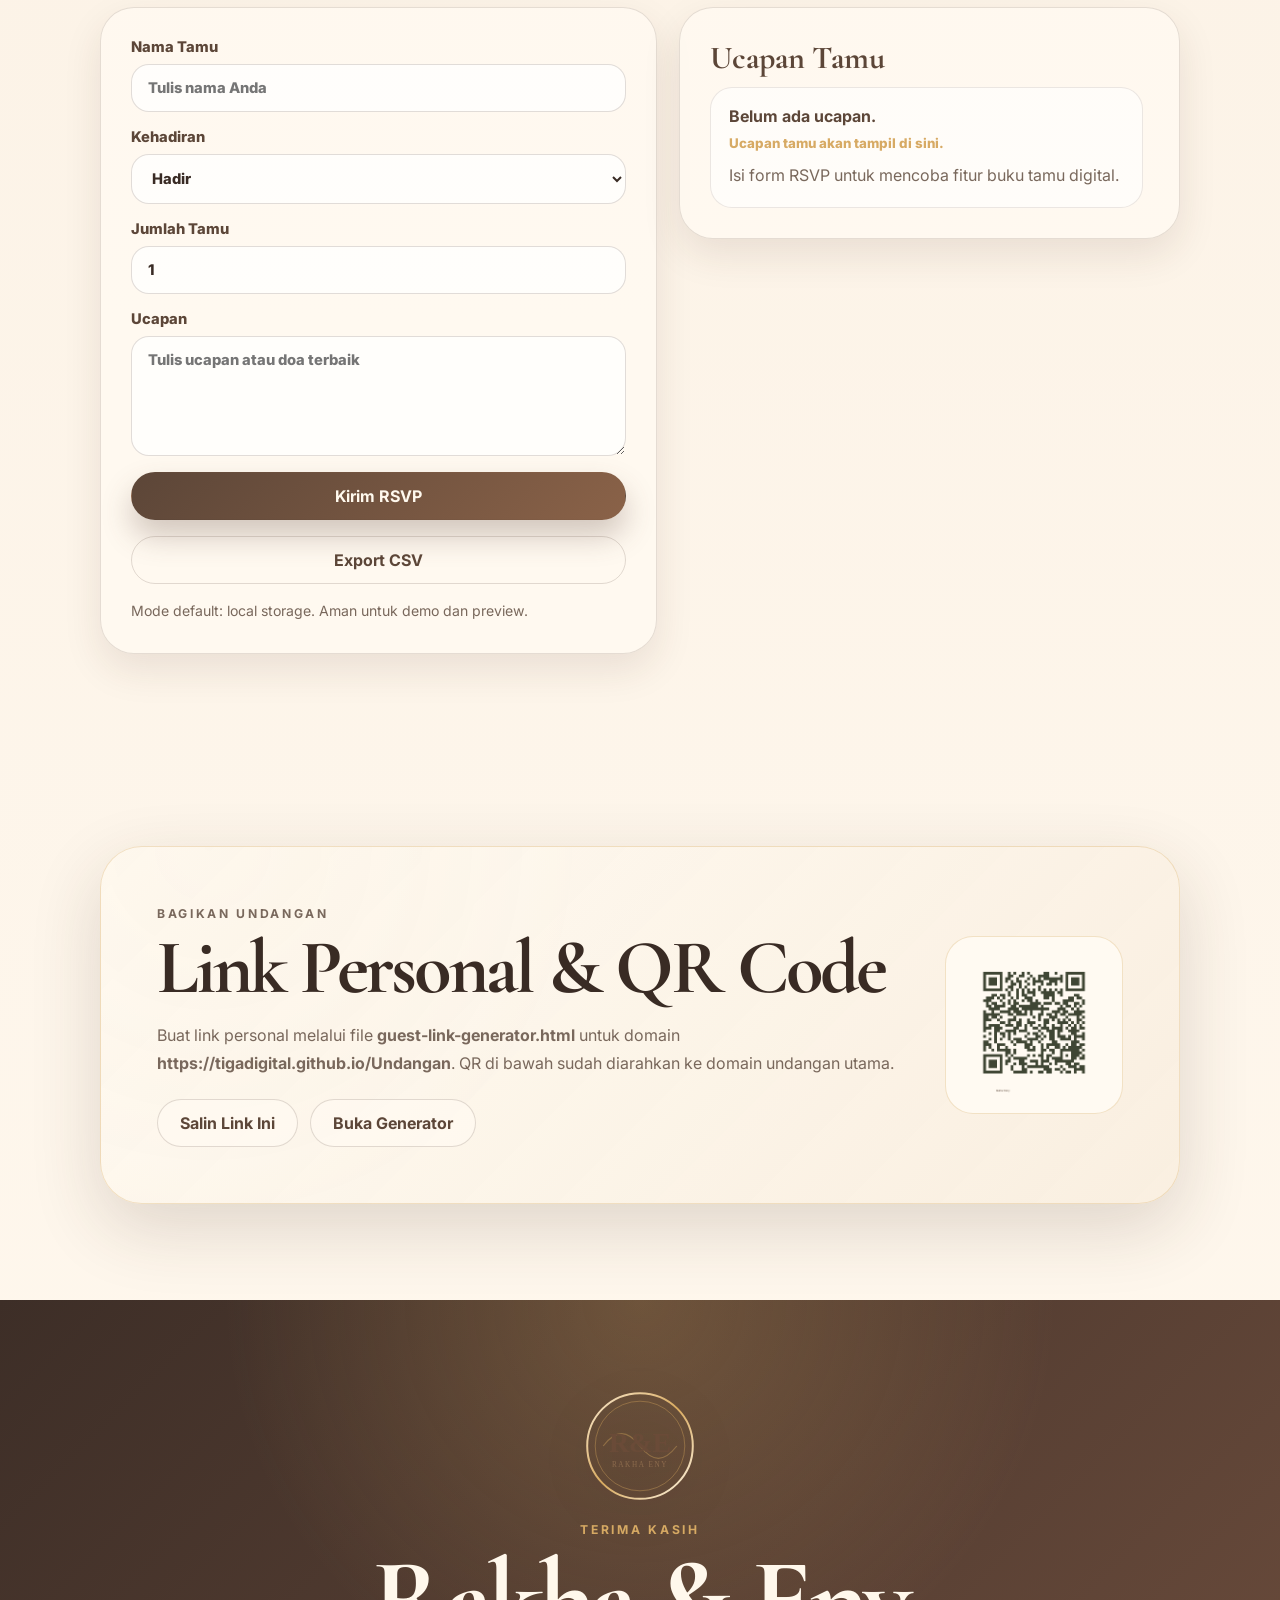
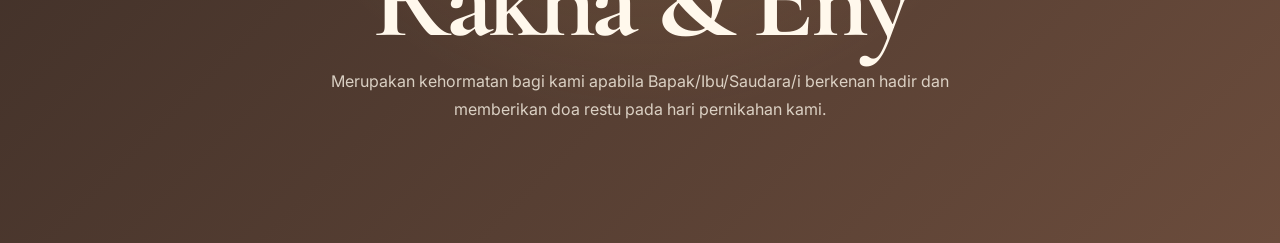
==== commit 71fdf838: "updt" ====
--- a/index.html
+++ b/index.html
@@ -3,20 +3,96 @@
 <head>
   <meta charset="UTF-8" />
   <meta name="viewport" content="width=device-width, initial-scale=1.0" />
-  <title>Undangan Pernikahan Rakha & Eny</title>
-  <meta name="description" content="Undangan pernikahan Rakha & Eny. Kehadiran dan doa restu Anda menjadi bagian berharga dari hari bahagia kami." />
+  <title>Undangan Pernikahan Rakha & Eny | Wedding Invitation Digital</title>
+  <meta name="description" content="Undangan pernikahan digital Rakha & Eny. Temukan kisah cinta, detail akad dan resepsi, galeri momen, lokasi acara, serta RSVP online dalam satu undangan elegan." />
+  <meta name="keywords" content="undangan pernikahan Rakha Eny, wedding invitation Rakha Eny, undangan digital, RSVP online, akad nikah, resepsi pernikahan" />
+  <meta name="author" content="Tiga Digital" />
+  <meta name="robots" content="index, follow, max-image-preview:large" />
   <meta name="theme-color" content="#5c4638" />
-
+  <link rel="canonical" href="https://tigadigital.github.io/Undangan/" />
+
+  <meta property="og:locale" content="id_ID" />
+  <meta property="og:type" content="website" />
+  <meta property="og:site_name" content="Undangan Pernikahan Rakha & Eny" />
   <meta property="og:title" content="Undangan Pernikahan Rakha & Eny" />
-  <meta property="og:description" content="Dengan penuh rasa syukur, kami mengundang Anda untuk hadir dalam acara pernikahan Rakha & Eny." />
-  <meta property="og:image" content="assets/images/og-rakha-eny.jpg" />
-  <meta property="og:type" content="website" />
+  <meta property="og:description" content="Dengan penuh rasa syukur, Rakha & Eny mengundang Bapak/Ibu/Saudara/i untuk hadir dan memberikan doa restu pada hari pernikahan kami." />
+  <meta property="og:url" content="https://tigadigital.github.io/Undangan/" />
+  <meta property="og:image" content="https://tigadigital.github.io/Undangan/assets/images/og-rakha-eny.jpg" />
+  <meta property="og:image:secure_url" content="https://tigadigital.github.io/Undangan/assets/images/og-rakha-eny.jpg" />
+  <meta property="og:image:type" content="image/jpeg" />
+  <meta property="og:image:width" content="1200" />
+  <meta property="og:image:height" content="630" />
+  <meta property="og:image:alt" content="Undangan Pernikahan Digital Rakha & Eny" />
+
+  <meta name="twitter:card" content="summary_large_image" />
+  <meta name="twitter:title" content="Undangan Pernikahan Rakha & Eny" />
+  <meta name="twitter:description" content="Dengan penuh rasa syukur, Rakha & Eny mengundang Bapak/Ibu/Saudara/i untuk hadir dan memberikan doa restu pada hari pernikahan kami." />
+  <meta name="twitter:image" content="https://tigadigital.github.io/Undangan/assets/images/og-rakha-eny.jpg" />
 
   <link rel="icon" href="favicon.svg" type="image/svg+xml" />
+  <link rel="manifest" href="site.webmanifest" />
   <link rel="preconnect" href="https://fonts.googleapis.com" />
   <link rel="preconnect" href="https://fonts.gstatic.com" crossorigin />
   <link href="https://fonts.googleapis.com/css2?family=Cormorant+Garamond:wght@500;600;700&family=Inter:wght@400;500;600;700&display=swap" rel="stylesheet" />
   <link rel="stylesheet" href="style.css" />
+  <script type="application/ld+json">
+{
+  "@context": "https://schema.org",
+  "@graph": [
+    {
+      "@type": "WebSite",
+      "@id": "https://tigadigital.github.io/Undangan/#website",
+      "url": "https://tigadigital.github.io/Undangan/",
+      "name": "Undangan Pernikahan Rakha & Eny",
+      "description": "Undangan pernikahan digital Rakha & Eny. Temukan kisah cinta, detail akad dan resepsi, galeri momen, lokasi acara, serta RSVP online dalam satu undangan elegan.",
+      "inLanguage": "id-ID",
+      "publisher": {
+        "@id": "https://tigadigital.github.io/Undangan/#couple"
+      }
+    },
+    {
+      "@type": "Event",
+      "@id": "https://tigadigital.github.io/Undangan/#event",
+      "name": "Pernikahan Rakha & Eny",
+      "description": "Dengan penuh rasa syukur, Rakha & Eny mengundang Bapak/Ibu/Saudara/i untuk hadir dan memberikan doa restu pada hari pernikahan kami.",
+      "eventAttendanceMode": "https://schema.org/OfflineEventAttendanceMode",
+      "eventStatus": "https://schema.org/EventScheduled",
+      "startDate": "2026-12-12T09:00:00+07:00",
+      "endDate": "2026-12-12T14:00:00+07:00",
+      "url": "https://tigadigital.github.io/Undangan/",
+      "image": [
+        "https://tigadigital.github.io/Undangan/assets/images/og-rakha-eny.jpg"
+      ],
+      "inLanguage": "id-ID",
+      "organizer": {
+        "@id": "https://tigadigital.github.io/Undangan/#couple"
+      },
+      "location": {
+        "@type": "Place",
+        "name": "Lokasi Acara Pernikahan Rakha & Eny",
+        "address": "Alamat acara akan diperbarui"
+      }
+    },
+    {
+      "@type": "Person",
+      "@id": "https://tigadigital.github.io/Undangan/#rakha",
+      "name": "Rakha"
+    },
+    {
+      "@type": "Person",
+      "@id": "https://tigadigital.github.io/Undangan/#eny",
+      "name": "Eny"
+    },
+    {
+      "@type": "Organization",
+      "@id": "https://tigadigital.github.io/Undangan/#couple",
+      "name": "Rakha & Eny",
+      "url": "https://tigadigital.github.io/Undangan/",
+      "image": "https://tigadigital.github.io/Undangan/assets/images/og-rakha-eny.jpg"
+    }
+  ]
+}
+  </script>
 </head>
 <body class="gate-open">
   <div class="grain-layer" aria-hidden="true"></div>
@@ -272,7 +348,7 @@
         <div>
           <p class="eyebrow">Bagikan Undangan</p>
           <h2>Link Personal & QR Code</h2>
-          <p>Buat link personal melalui file <strong>guest-link-generator.html</strong>. QR di bawah masih memakai domain contoh dan bisa diganti setelah website diunggah.</p>
+          <p>Buat link personal melalui file <strong>guest-link-generator.html</strong> untuk domain <strong>https://tigadigital.github.io/Undangan</strong>. QR di bawah sudah diarahkan ke domain undangan utama.</p>
           <div class="share-actions">
             <button class="btn btn-soft" id="copyCurrentLink" type="button">Salin Link Ini</button>
             <a class="btn btn-soft" href="guest-link-generator.html">Buka Generator</a>
